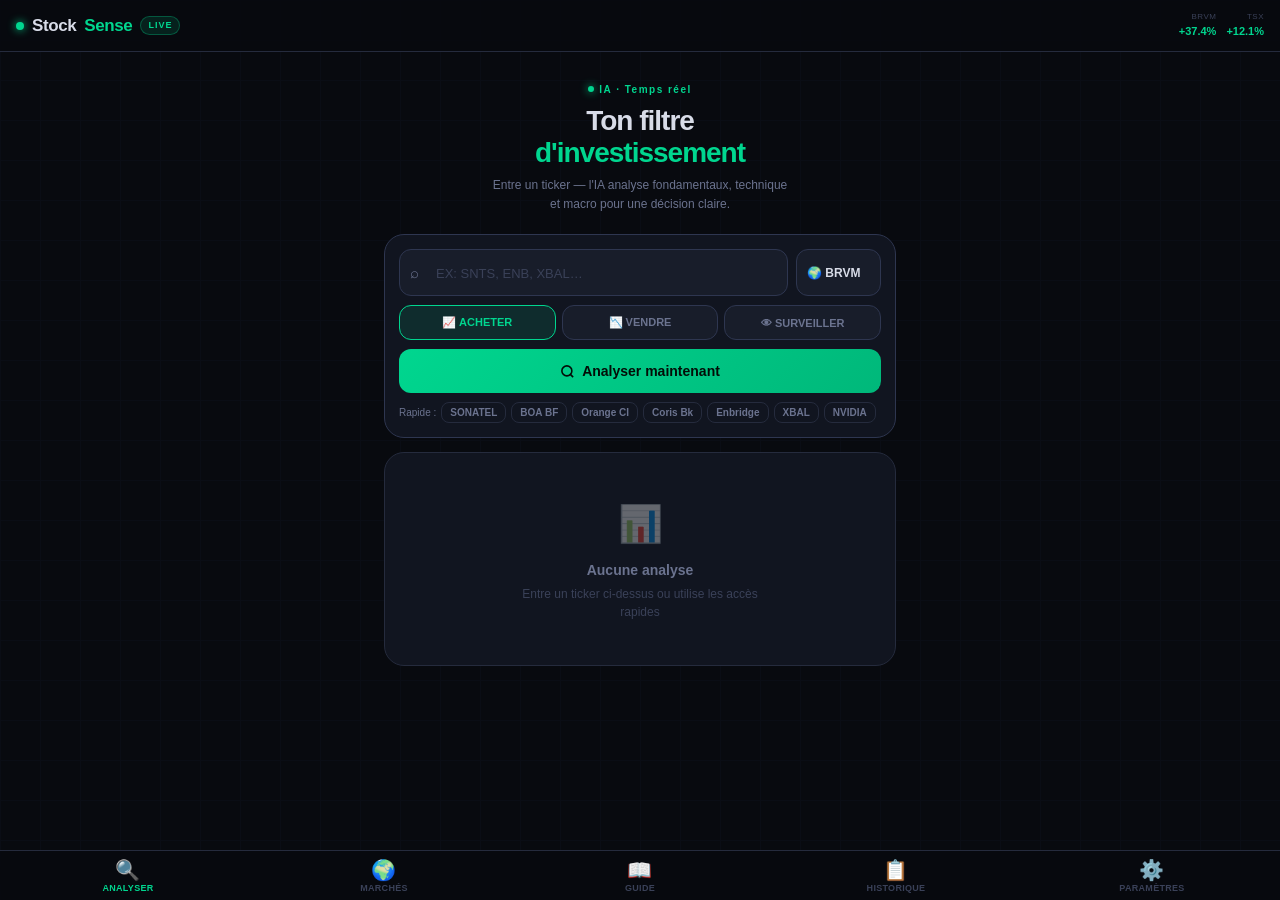
==== index.html @ 4a062cf3 "Add files via upload" ====
<!DOCTYPE html>
<html lang="fr">
<head>
<meta charset="UTF-8">
<meta name="viewport" content="width=device-width,initial-scale=1.0,viewport-fit=cover">
<meta name="apple-mobile-web-app-capable" content="yes">
<meta name="apple-mobile-web-app-status-bar-style" content="black-translucent">
<meta name="apple-mobile-web-app-title" content="StockSense">
<meta name="theme-color" content="#080A0F">
<meta name="description" content="Analyse boursière IA — BRVM, TSX, USA, Europe, Asie, Émergents">
<link rel="manifest" href="manifest.json">
<link rel="apple-touch-icon" href="icons/icon-192.png">
<link rel="stylesheet" href="css/style.css">
<title>StockSense AI</title>
</head>
<body>

<!-- ── TOPBAR ── -->
<div class="topbar">
  <div class="brand">
    <div class="brand-dot"></div>
    Stock<em>Sense</em>
    <span class="live-badge">LIVE</span>
  </div>
  <div style="display:flex;align-items:center;gap:10px">
    <div class="offline-badge" id="offline-b">
      <span>📡</span><span>HORS LIGNE</span>
    </div>
    <div class="mkt-row">
      <div class="mkt-item"><div class="mkt-name">BRVM</div><div class="mkt-val" id="bmv">+37.4%</div></div>
      <div class="mkt-item"><div class="mkt-name">TSX</div><div class="mkt-val" id="tmv">+12.1%</div></div>
    </div>
  </div>
</div>

<!-- ══════════════════════ PAGE : ANALYSER ══════════════════════════ -->
<main>
<div class="page active" id="page-analyze">

  <div class="hero">
    <div class="hero-tag"><div class="brand-dot" style="width:6px;height:6px"></div> IA · Temps réel</div>
    <h1>Ton filtre<br><em>d'investissement</em></h1>
    <p>Entre un ticker — l'IA analyse fondamentaux, technique et macro pour une décision claire.</p>
  </div>

  <!-- SEARCH -->
  <div class="search-card">
    <div class="input-row">
      <div class="input-wrap">
        <span class="search-icon">⌕</span>
        <input id="tickerInput" type="text"
          placeholder="Ex: SNTS, ENB, XBAL…"
          autocomplete="off" autocorrect="off"
          spellcheck="false" autocapitalize="characters"
          inputmode="text">
      </div>
      <select id="marketSelect">
        <option value="BRVM">🌍 BRVM</option>
        <option value="TSX">🍁 TSX</option>
        <option value="AUTO">🔍 Auto</option>
      </select>
    </div>

    <div class="intent-row">
      <button class="intent-btn active-buy" id="ib-buy"   onclick="SS_APP.setIntent('buy')">📈 ACHETER</button>
      <button class="intent-btn"            id="ib-sell"  onclick="SS_APP.setIntent('sell')">📉 VENDRE</button>
      <button class="intent-btn"            id="ib-watch" onclick="SS_APP.setIntent('watch')">👁 SURVEILLER</button>
    </div>

    <button class="analyze-btn" id="analyze-btn" onclick="SS_APP.runAnalysis()">
      <svg width="15" height="15" viewBox="0 0 24 24" fill="none" stroke="currentColor" stroke-width="2.5">
        <circle cx="11" cy="11" r="8"/><path d="M21 21l-4.35-4.35"/>
      </svg>
      Analyser maintenant
    </button>

    <div class="quick-picks">
      <span class="qp-label">Rapide :</span>
      <button class="qp-btn" onclick="SS_APP.quickPick('SNTS','BRVM')">SONATEL</button>
      <button class="qp-btn" onclick="SS_APP.quickPick('BOABF','BRVM')">BOA BF</button>
      <button class="qp-btn" onclick="SS_APP.quickPick('ORAC','BRVM')">Orange CI</button>
      <button class="qp-btn" onclick="SS_APP.quickPick('CBIBF','BRVM')">Coris Bk</button>
      <button class="qp-btn" onclick="SS_APP.quickPick('ENB','TSX')">Enbridge</button>
      <button class="qp-btn" onclick="SS_APP.quickPick('XBAL','TSX')">XBAL</button>
      <button class="qp-btn" onclick="SS_APP.quickPick('NVDA','AUTO')">NVIDIA</button>
    </div>
  </div>

  <!-- LOADING -->
  <div class="loading-state" id="loading-state">
    <div class="loading-ticker" id="loading-ticker">—</div>
    <div style="color:var(--mu);font-size:12px">Analyse IA en cours…</div>
    <div class="loading-bar-wrap"><div class="loading-bar"></div></div>
    <div style="margin-top:12px" id="loading-steps"></div>
  </div>

  <!-- RESULTS -->
  <div id="results-section" style="display:none"></div>

  <!-- EMPTY -->
  <div class="empty-state" id="empty-state">
    <div class="empty-icon">📊</div>
    <div class="empty-title">Aucune analyse</div>
    <div class="empty-text">Entre un ticker ci-dessus ou utilise les accès rapides</div>
  </div>

</div>

<!-- ══════════════════════ PAGE : MARCHÉS ═══════════════════════════ -->
<div class="page" id="page-markets">
  <div class="page-header">
    <div class="page-eyebrow">Top Actions</div>
    <div class="page-title">Marchés mondiaux</div>
    <div class="page-sub">Meilleures opportunités par région — analyse IA</div>
  </div>

  <div class="region-tabs" id="region-tabs">
    <button class="rtab active" id="rt-brvm"      onclick="SS_APP.selectRegion('brvm',this)">
      <span>🌍</span>BRVM<div class="rtab-dot" id="rd-brvm" style="background:#3A4158"></div>
    </button>
    <button class="rtab" id="rt-tsx"       onclick="SS_APP.selectRegion('tsx',this)">
      <span>🍁</span>Canada<div class="rtab-dot" id="rd-tsx" style="background:#3A4158"></div>
    </button>
    <button class="rtab" id="rt-usa"       onclick="SS_APP.selectRegion('usa',this)">
      <span>🇺🇸</span>USA<div class="rtab-dot" id="rd-usa" style="background:#3A4158"></div>
    </button>
    <button class="rtab" id="rt-europe"    onclick="SS_APP.selectRegion('europe',this)">
      <span>🇪🇺</span>Europe<div class="rtab-dot" id="rd-europe" style="background:#3A4158"></div>
    </button>
    <button class="rtab" id="rt-asie"      onclick="SS_APP.selectRegion('asie',this)">
      <span>🌏</span>Asie<div class="rtab-dot" id="rd-asie" style="background:#3A4158"></div>
    </button>
    <button class="rtab" id="rt-emergents" onclick="SS_APP.selectRegion('emergents',this)">
      <span>🌐</span>Émergents<div class="rtab-dot" id="rd-emergents" style="background:#3A4158"></div>
    </button>
  </div>

  <div class="mkt-bar">
    <button class="mkt-refresh-btn" onclick="SS_APP.refreshMarket()">↻ Actualiser</button>
    <span class="mkt-ts" id="mkt-ts">Jamais actualisé</span>
  </div>

  <div id="mkt-body">
    <div class="mkt-loading">
      <div class="mkt-spin"></div>
      <div class="mkt-load-txt">Appuie sur Actualiser ou sélectionne une région</div>
    </div>
  </div>
</div>

<!-- ══════════════════════ PAGE : GUIDE ═════════════════════════════ -->
<div class="page" id="page-guide">
  <div class="page-header">
    <div class="page-eyebrow">Fondamentaux</div>
    <div class="page-title">Guide de lecture</div>
    <div class="page-sub">Comprendre les indicateurs boursiers</div>
  </div>
  <div id="guide-content"></div>
  <div style="height:24px"></div>
</div>

<!-- ══════════════════════ PAGE : HISTORIQUE ════════════════════════ -->
<div class="page" id="page-history">
  <div class="page-header">
    <div style="display:flex;align-items:center;justify-content:space-between">
      <div>
        <div class="page-eyebrow">Historique</div>
        <div class="page-title">Mes analyses</div>
      </div>
      <button class="btn-clear" onclick="SS_APP.clearHistory()" style="padding:7px 13px;border-radius:var(--r-md);border:1px solid var(--bd);background:transparent;color:var(--mu);font-size:11px;font-weight:600">
        Nettoyer
      </button>
    </div>
  </div>
  <div id="history-content"></div>
  <div style="height:24px"></div>
</div>

<!-- ══════════════════════ PAGE : PARAMÈTRES ════════════════════════ -->
<div class="page" id="page-settings">
  <div class="page-header">
    <div class="page-eyebrow">Configuration</div>
    <div class="page-title">Paramètres</div>
    <div class="page-sub">Clé API et préférences</div>
  </div>

  <!-- CLÉ API -->
  <div class="settings-section">
    <div class="settings-title">Clé API Anthropic</div>
    <div style="font-size:12px;color:var(--mu);margin-bottom:12px;line-height:1.6">
      Pour utiliser l'analyse IA, tu as besoin d'une clé API Anthropic.<br>
      Obtiens-la gratuitement sur <b style="color:var(--gr)">console.anthropic.com</b>
    </div>
    <div class="api-key-wrap">
      <input class="api-key-input" id="api-key-input"
        type="password" placeholder="sk-ant-api03-…"
        autocomplete="off" autocorrect="off" spellcheck="false">
      <div class="api-key-actions">
        <button class="btn-save" onclick="SS_APP.saveApiKey()">Sauvegarder</button>
        <button class="btn-clear" onclick="SS_APP.clearApiKey()">Effacer</button>
      </div>
      <div class="api-key-status" id="api-key-status">Non configurée</div>
    </div>
  </div>

  <!-- INFOS -->
  <div class="settings-section">
    <div class="settings-title">Informations</div>
    <div class="settings-row">
      <div><div class="settings-label">Version</div><div class="settings-sub">StockSense AI v1.0</div></div>
    </div>
    <div class="settings-row">
      <div><div class="settings-label">Modèle IA</div><div class="settings-sub">Claude Sonnet 4.6 (Anthropic)</div></div>
    </div>
    <div class="settings-row">
      <div><div class="settings-label">Données</div><div class="settings-sub">BRVM, TSX, NYSE, Euronext, Nikkei, Émergents</div></div>
    </div>
    <div class="settings-row">
      <div><div class="settings-label">Stockage offline</div><div class="settings-sub">IndexedDB (cache local automatique)</div></div>
    </div>
  </div>

  <!-- DONNÉES -->
  <div class="settings-section">
    <div class="settings-title">Données & Cache</div>
    <button class="btn-danger" onclick="SS_APP.clearHistory()">
      🗑 Nettoyer l'historique ancien (+ 30 jours)
    </button>
  </div>

  <!-- AVERTISSEMENT -->
  <div style="background:var(--am2);border:1px solid rgba(255,179,64,.3);border-radius:var(--r-md);padding:13px;margin-bottom:12px">
    <div style="font-size:12px;color:var(--am);font-weight:700;margin-bottom:5px">⚠️ Avertissement</div>
    <div style="font-size:11px;color:var(--mu);line-height:1.65">
      StockSense AI est un outil informatif uniquement. Les analyses générées ne constituent pas des conseils financiers officiels. Toujours effectuer vos propres recherches avant d'investir.
    </div>
  </div>

  <div style="height:24px"></div>
</div>
</main>

<!-- ══════════════════════ MODAL ═════════════════════════════════════ -->
<div class="modal-overlay" id="modal" onclick="SS_UI.closeModalOutside(event)">
  <div class="modal-box">
    <div class="modal-icon" id="m-ico">⚠️</div>
    <div class="modal-title" id="m-title">Une erreur est survenue</div>
    <div class="modal-msg" id="m-msg"></div>
    <div class="modal-hint" id="m-hint" style="display:none"></div>
    <div id="m-btns">
      <button class="mbtn-retry" id="m-retry" onclick="SS_UI.closeModal()">Réessayer</button>
      <button class="mbtn-close" onclick="SS_UI.closeModal()">Fermer</button>
    </div>
  </div>
</div>

<!-- ══════════════════════ BOTTOM NAV ════════════════════════════════ -->
<nav class="bottom-nav">
  <button class="bn active" id="bn-analyze"  onclick="SS_APP.showPage('analyze')">
    <div class="bn-icon">🔍</div>ANALYSER
  </button>
  <button class="bn" id="bn-markets"  onclick="SS_APP.showPage('markets')">
    <div class="bn-icon">🌍</div>MARCHÉS
  </button>
  <button class="bn" id="bn-guide"    onclick="SS_APP.showPage('guide')">
    <div class="bn-icon">📖</div>GUIDE
  </button>
  <button class="bn" id="bn-history"  onclick="SS_APP.showPage('history')">
    <div class="bn-icon">📋</div>HISTORIQUE
  </button>
  <button class="bn" id="bn-settings" onclick="SS_APP.showPage('settings')">
    <div class="bn-icon">⚙️</div>PARAMÈTRES
  </button>
</nav>

<!-- ══════════════════════ SCRIPTS ═══════════════════════════════════ -->
<script src="js/hours.js"></script>
<script src="js/markets.js"></script>
<script src="js/db.js"></script>
<script src="js/api.js"></script>
<script src="js/ui.js"></script>
<script src="js/app.js"></script>

<!-- Mettre à jour les dots statut des régions -->
<script>
(function updateRegionDots(){
  const regions = ['brvm','tsx','usa','europe','asie','emergents'];
  regions.forEach(function(r){
    const el = document.getElementById('rd-' + r);
    if(!el) return;
    const st = window.SS_HOURS && window.SS_HOURS.getMarketStatus(r);
    if(st) el.style.background = st.isOpen ? '#00D68F' : '#FF4D6A';
  });
  setTimeout(updateRegionDots, 60000); // Rafraîchir chaque minute
})();
</script>

</body>
</html>
---- css/style.css ----
/* ── RESET & ROOT ────────────────────────────────────────────────── */
*,*::before,*::after{box-sizing:border-box;margin:0;padding:0;-webkit-tap-highlight-color:transparent}
:root{
  --bg:#080A0F;--s1:#111520;--s2:#181D2A;--bd:#252B3D;--bd2:#2E3650;
  --gr:#00D68F;--gr2:rgba(0,214,143,.12);
  --re:#FF4D6A;--re2:rgba(255,77,106,.12);
  --am:#FFB340;--am2:rgba(255,179,64,.12);
  --bl:#5B8CFF;
  --tx:#D8DCE8;--mu:#6B738F;--di:#3A4158;
  --r-sm:8px;--r-md:12px;--r-lg:16px;--r-xl:20px;
}
html{-webkit-text-size-adjust:100%;scroll-behavior:smooth}
body{
  background:var(--bg);color:var(--tx);
  font-family:-apple-system,'SF Pro Display','Helvetica Neue',sans-serif;
  font-size:15px;line-height:1.5;min-height:100vh;overflow-x:hidden;
  padding-bottom:calc(68px + env(safe-area-inset-bottom));
}
body::before{
  content:'';position:fixed;inset:0;z-index:0;pointer-events:none;
  background-image:linear-gradient(var(--bd) 1px,transparent 1px),
    linear-gradient(90deg,var(--bd) 1px,transparent 1px);
  background-size:40px 40px;opacity:.13;
}
button{cursor:pointer;border:none;background:none;font-family:inherit;-webkit-appearance:none}
input,select{font-family:inherit;-webkit-appearance:none}

/* ── TOPBAR ──────────────────────────────────────────────────────── */
.topbar{
  position:sticky;top:0;z-index:200;
  display:flex;align-items:center;justify-content:space-between;
  padding:0 16px;padding-top:env(safe-area-inset-top);
  height:calc(52px + env(safe-area-inset-top));
  background:rgba(8,10,15,.94);
  backdrop-filter:blur(20px);-webkit-backdrop-filter:blur(20px);
  border-bottom:1px solid var(--bd);
}
.brand{display:flex;align-items:center;gap:8px;font-weight:700;font-size:17px;letter-spacing:-.4px}
.brand em{font-style:normal;color:var(--gr)}
.brand-dot{
  width:8px;height:8px;border-radius:50%;background:var(--gr);
  box-shadow:0 0 8px var(--gr);animation:pdot 2.5s infinite;
}
@keyframes pdot{0%,100%{opacity:1;transform:scale(1)}50%{opacity:.3;transform:scale(.6)}}
.live-badge{
  font-size:9px;font-weight:700;letter-spacing:1px;color:var(--gr);
  background:var(--gr2);border:1px solid rgba(0,214,143,.3);
  padding:2px 7px;border-radius:20px;
}
.mkt-row{display:flex;gap:10px}
.mkt-item{text-align:right}
.mkt-name{font-size:8px;color:var(--di);letter-spacing:.5px}
.mkt-val{font-size:11px;font-weight:700;color:var(--gr);font-variant-numeric:tabular-nums}
.offline-badge{
  display:none;align-items:center;gap:5px;
  background:var(--re2);border:1px solid var(--re);
  color:var(--re);font-size:9px;font-weight:700;
  padding:3px 8px;border-radius:20px;
}

/* ── PAGES ───────────────────────────────────────────────────────── */
main{position:relative;z-index:1;padding:0 14px 16px}
.page{display:none}
.page.active{display:block}
.page-header{padding:20px 0 14px}
.page-eyebrow{font-size:10px;font-weight:700;color:var(--gr);letter-spacing:2px;text-transform:uppercase;margin-bottom:4px}
.page-title{font-size:22px;font-weight:800;color:var(--tx);letter-spacing:-.5px;margin-bottom:2px}
.page-sub{font-size:12px;color:var(--mu)}

/* ── HERO (page analyser) ────────────────────────────────────────── */
.hero{text-align:center;padding:24px 8px 20px}
.hero-tag{display:inline-flex;align-items:center;gap:5px;font-size:10px;font-weight:700;letter-spacing:1.5px;color:var(--gr);margin-bottom:8px}
.hero h1{font-size:clamp(22px,7vw,28px);font-weight:800;letter-spacing:-1px;line-height:1.15;margin-bottom:7px}
.hero h1 em{font-style:normal;color:var(--gr)}
.hero p{color:var(--mu);font-size:12px;line-height:1.6;max-width:300px;margin:0 auto}

/* ── SEARCH CARD ─────────────────────────────────────────────────── */
.search-card{
  background:var(--s1);border:1px solid var(--bd2);
  border-radius:var(--r-xl);padding:14px;margin-bottom:14px;
  transition:border-color .2s;
}
.search-card:focus-within{border-color:rgba(0,214,143,.4)}
.input-row{display:flex;gap:8px;margin-bottom:9px}
.input-wrap{flex:1;position:relative}
.search-icon{position:absolute;left:11px;top:50%;transform:translateY(-50%);color:var(--mu);font-size:15px;pointer-events:none}
#tickerInput{
  width:100%;background:var(--s2);border:1px solid var(--bd2);
  border-radius:var(--r-md);padding:12px 10px 12px 36px;
  color:var(--tx);font-size:18px;font-weight:700;letter-spacing:2px;
  outline:none;text-transform:uppercase;transition:border-color .2s;
}
#tickerInput::placeholder{font-size:13px;letter-spacing:0;font-weight:400;color:var(--di)}
#tickerInput:focus{border-color:var(--gr)}
#marketSelect{
  background:var(--s2);border:1px solid var(--bd2);border-radius:var(--r-md);
  padding:12px 10px;color:var(--tx);font-size:12px;font-weight:700;
  outline:none;min-width:85px;
}
.intent-row{display:grid;grid-template-columns:repeat(3,1fr);gap:6px;margin-bottom:9px}
.intent-btn{
  padding:10px 4px;border-radius:var(--r-md);border:1px solid var(--bd2);
  background:var(--s2);color:var(--mu);font-size:11px;font-weight:700;text-align:center;
  transition:all .15s;
}
.intent-btn.active-buy{background:var(--gr2);border-color:var(--gr);color:var(--gr)}
.intent-btn.active-sell{background:var(--re2);border-color:var(--re);color:var(--re)}
.intent-btn.active-watch{background:var(--am2);border-color:var(--am);color:var(--am)}
.analyze-btn{
  width:100%;padding:14px;background:linear-gradient(135deg,var(--gr),#00b87a);
  border-radius:var(--r-md);color:#030D07;font-size:14px;font-weight:800;
  display:flex;align-items:center;justify-content:center;gap:7px;
  transition:transform .1s,box-shadow .15s;margin-bottom:9px;
}
.analyze-btn:active{transform:scale(.98)}
.analyze-btn:disabled{opacity:.45;cursor:not-allowed;transform:none}
.quick-picks{display:flex;flex-wrap:wrap;gap:5px;align-items:center}
.qp-label{font-size:10px;color:var(--mu)}
.qp-btn{
  font-size:10px;font-weight:600;padding:4px 8px;border-radius:8px;
  border:1px solid var(--bd);background:transparent;color:var(--mu);
  transition:all .15s;
}
.qp-btn:active{border-color:var(--gr);color:var(--gr);background:var(--gr2)}

/* ── LOADING ─────────────────────────────────────────────────────── */
.loading-state{
  display:none;text-align:center;padding:36px 16px;
  background:var(--s1);border:1px solid var(--bd);border-radius:var(--r-xl);margin-bottom:12px;
}
.loading-ticker{font-size:26px;font-weight:700;letter-spacing:4px;color:var(--gr);font-variant-numeric:tabular-nums;margin-bottom:7px}
.loading-bar-wrap{width:220px;height:3px;background:var(--bd);border-radius:10px;margin:10px auto;overflow:hidden}
.loading-bar{height:100%;background:linear-gradient(90deg,var(--gr),var(--bl));border-radius:10px;animation:lba 2s ease-in-out infinite}
@keyframes lba{0%{width:0%;margin-left:0%}50%{width:65%;margin-left:10%}100%{width:0%;margin-left:100%}}
.ls{font-size:11px;color:var(--di);margin-bottom:4px;transition:color .3s}
.ls.active{color:var(--gr)}
.ls.done{color:var(--mu)}

/* ── EMPTY ───────────────────────────────────────────────────────── */
.empty-state{
  text-align:center;padding:44px 16px;
  background:var(--s1);border:1px solid var(--bd);border-radius:var(--r-xl);margin-bottom:12px;
}
.empty-icon{font-size:36px;margin-bottom:9px;opacity:.35}
.empty-title{font-size:14px;font-weight:700;color:var(--mu);margin-bottom:4px}
.empty-text{font-size:12px;color:var(--di);max-width:260px;margin:0 auto}

/* ── VERDICT CARD ────────────────────────────────────────────────── */
.verdict-card{
  border-radius:var(--r-xl);padding:16px;margin-bottom:11px;
  border:1.5px solid transparent;position:relative;overflow:hidden;
}
.verdict-card.buy{background:linear-gradient(135deg,rgba(0,214,143,.08),rgba(0,214,143,.02));border-color:var(--gr)}
.verdict-card.sell{background:linear-gradient(135deg,rgba(255,77,106,.08),rgba(255,77,106,.02));border-color:var(--re)}
.verdict-card.wait{background:linear-gradient(135deg,rgba(255,179,64,.08),rgba(255,179,64,.02));border-color:var(--am)}
.verdict-glow{position:absolute;top:-50px;right:-50px;width:140px;height:140px;border-radius:50%;filter:blur(50px);opacity:.2;pointer-events:none}
.verdict-card.buy .verdict-glow{background:var(--gr)}
.verdict-card.sell .verdict-glow{background:var(--re)}
.verdict-card.wait .verdict-glow{background:var(--am)}
.verdict-top{display:flex;align-items:flex-start;justify-content:space-between;margin-bottom:10px;gap:8px}
.verdict-ticker{font-family:monospace;font-size:20px;font-weight:700;letter-spacing:2px;color:var(--tx)}
.verdict-name{font-size:11px;color:var(--mu);margin-top:2px}
.verdict-right{text-align:right}
.verdict-price{font-family:monospace;font-size:16px;font-weight:600;color:var(--tx)}
.verdict-market{font-size:10px;color:var(--mu);margin-top:2px}
.verdict-badge{
  display:inline-flex;align-items:center;gap:6px;
  padding:8px 13px;border-radius:var(--r-md);border:1px solid;
  font-size:13px;font-weight:800;letter-spacing:.3px;margin-bottom:9px;
}
.verdict-summary{font-size:12px;color:var(--tx);line-height:1.65}
.conf-row{display:flex;align-items:center;gap:9px;margin-top:11px}
.conf-label{font-size:10px;color:var(--mu);font-weight:700;flex-shrink:0}
.conf-bar-wrap{flex:1;height:5px;background:var(--bd);border-radius:10px;overflow:hidden}
.conf-bar{height:100%;border-radius:10px;transition:width 1s ease}
.conf-val{font-size:12px;font-weight:700;font-variant-numeric:tabular-nums;flex-shrink:0}

/* ── SCORES ──────────────────────────────────────────────────────── */
.scores-grid{display:grid;grid-template-columns:repeat(5,1fr);gap:6px;margin-bottom:11px}
.score-card{background:var(--s1);border:1px solid var(--bd);border-radius:var(--r-md);padding:9px 5px;text-align:center}
.score-icon{font-size:14px;margin-bottom:2px}
.score-label{font-size:8px;color:var(--mu);font-weight:700;letter-spacing:.6px;text-transform:uppercase;margin-bottom:5px}
.ring-wrap{position:relative;width:44px;height:44px;margin:0 auto 3px}
.ring-svg{transform:rotate(-90deg)}
.ring-val{position:absolute;inset:0;display:flex;align-items:center;justify-content:center;font-size:11px;font-weight:700;font-variant-numeric:tabular-nums}

/* ── CHART ───────────────────────────────────────────────────────── */
.chart-panel{background:var(--s1);border:1px solid var(--bd);border-radius:var(--r-lg);padding:13px;margin-bottom:11px}
.chart-header{display:flex;align-items:center;justify-content:space-between;margin-bottom:9px}
.chart-title{font-size:10px;font-weight:700;color:var(--mu);letter-spacing:1px;text-transform:uppercase}
.chart-tabs{display:flex;gap:3px}
.ct{font-size:10px;font-weight:700;padding:4px 8px;border-radius:7px;border:1px solid transparent;color:var(--mu);transition:all .15s}
.ct.active{background:var(--gr2);border-color:var(--gr);color:var(--gr)}
#priceChart{width:100%;border-radius:8px;display:block}

/* ── SECTION TABS ────────────────────────────────────────────────── */
.section-tabs{display:flex;gap:6px;margin-bottom:9px}
.stab{flex:1;padding:9px;border-radius:var(--r-md);border:1px solid var(--bd);background:var(--s2);color:var(--mu);font-size:11px;font-weight:700;text-align:center;transition:all .15s}
.stab.active{background:var(--gr2);border-color:var(--gr);color:var(--gr)}

/* ── SECTION PANEL ───────────────────────────────────────────────── */
.section-panel{background:var(--s1);border:1px solid var(--bd);border-radius:var(--r-lg);padding:13px;margin-bottom:11px}
.section-title{font-size:10px;font-weight:700;color:var(--mu);letter-spacing:1.2px;text-transform:uppercase;margin-bottom:9px;display:flex;align-items:center;gap:6px}
.section-title::before{content:'';display:block;width:12px;height:2px;background:var(--gr)}
.ai-label{color:var(--gr)}
.ai-text{font-size:12px;line-height:1.8;color:var(--tx);white-space:pre-line}

/* ── INDICATORS ──────────────────────────────────────────────────── */
.ind-row{display:flex;align-items:center;gap:8px;padding:7px 0;border-bottom:1px solid var(--bd)}
.ind-row:last-child{border-bottom:none}
.ind-name{flex:1;color:var(--mu);font-size:11px}
.ind-val{font-variant-numeric:tabular-nums;font-size:11px;font-weight:600;color:var(--tx)}
.sig{font-size:9px;font-weight:800;padding:2px 7px;border-radius:7px;letter-spacing:.2px;min-width:55px;text-align:center}
.sgb{background:var(--gr2);color:var(--gr);border:1px solid rgba(0,214,143,.3)}
.sgs{background:var(--re2);color:var(--re);border:1px solid rgba(255,77,106,.3)}
.sgn{background:var(--am2);color:var(--am);border:1px solid rgba(255,179,64,.3)}

/* ── FUNDAMENTALS ────────────────────────────────────────────────── */
.fund-row{display:flex;justify-content:space-between;align-items:center;padding:7px 0;border-bottom:1px solid var(--bd)}
.fund-row:last-child{border-bottom:none}
.fund-key{color:var(--mu);font-size:11px}
.fund-val{font-weight:700;font-variant-numeric:tabular-nums;font-size:11px}

/* ── CATALYST / RISK ─────────────────────────────────────────────── */
.cr-grid{display:grid;grid-template-columns:1fr 1fr;gap:8px;margin-bottom:11px}
.cr-panel{background:var(--s1);border:1px solid var(--bd);border-radius:var(--r-lg);padding:12px}
.pill-item{display:flex;align-items:flex-start;gap:5px;font-size:11px;line-height:1.5;color:var(--tx);margin-bottom:5px}
.pill-item:last-child{margin-bottom:0}
.pill-dot{width:5px;height:5px;border-radius:50%;flex-shrink:0;margin-top:5px}

/* ── DECISION BANNER ─────────────────────────────────────────────── */
.decision-banner{
  border-radius:var(--r-lg);padding:14px;margin-bottom:13px;
  display:flex;align-items:center;justify-content:space-between;gap:10px;
  border:1px solid;
}
.decision-banner.buy{background:linear-gradient(135deg,rgba(0,214,143,.12),rgba(0,214,143,.04));border-color:var(--gr)}
.decision-banner.sell{background:linear-gradient(135deg,rgba(255,77,106,.12),rgba(255,77,106,.04));border-color:var(--re)}
.decision-banner.wait{background:linear-gradient(135deg,rgba(255,179,64,.12),rgba(255,179,64,.04));border-color:var(--am)}
.db-left{flex:1}
.db-title{font-size:14px;font-weight:800;letter-spacing:-.3px;color:var(--tx)}
.db-sub{font-size:11px;color:var(--mu);margin-top:1px}
.db-btn{padding:9px 13px;border-radius:9px;font-size:12px;font-weight:800;white-space:nowrap}
.db-btn.buy{background:var(--gr);color:#030D07}
.db-btn.sell{background:var(--re);color:#fff}
.db-btn.wait{background:var(--am);color:#1A0F00}

/* ── MARCHÉS ─────────────────────────────────────────────────────── */
.region-tabs{display:flex;gap:6px;overflow-x:auto;padding-bottom:4px;margin-bottom:13px;-webkit-overflow-scrolling:touch;scrollbar-width:none}
.region-tabs::-webkit-scrollbar{display:none}
.rtab{
  flex-shrink:0;padding:7px 13px;border-radius:20px;
  border:1px solid var(--bd);background:var(--s2);
  color:var(--mu);font-size:11px;font-weight:700;white-space:nowrap;
  display:flex;align-items:center;gap:5px;transition:all .15s;
}
.rtab.active{background:var(--gr2);border-color:var(--gr);color:var(--gr)}
.rtab-dot{width:5px;height:5px;border-radius:50%}
.mkt-bar{display:flex;align-items:center;gap:8px;margin-bottom:13px}
.mkt-refresh-btn{
  display:flex;align-items:center;gap:5px;padding:8px 13px;
  border-radius:var(--r-md);border:1px solid var(--bd);background:var(--s2);
  color:var(--mu);font-size:11px;font-weight:700;transition:all .15s;
}
.mkt-refresh-btn:active{border-color:var(--gr);color:var(--gr)}
.mkt-ts{font-size:10px;color:var(--di);flex:1;text-align:right}
.status-badge{
  display:flex;align-items:center;gap:8px;border:1px solid;border-radius:var(--r-md);
  padding:9px 12px;margin-bottom:12px;cursor:pointer;
}
.status-dot{width:8px;height:8px;border-radius:50%;flex-shrink:0}
.reg-summary{background:var(--s2);border:1px solid var(--bd);border-radius:var(--r-md);padding:11px 13px;margin-bottom:12px;font-size:12px;color:var(--mu);line-height:1.6}
.reg-summary b{color:var(--tx)}
.mkt-counters{display:grid;grid-template-columns:repeat(3,1fr);gap:6px;margin-bottom:13px}
.mkt-counter{border:1px solid;border-radius:var(--r-md);padding:10px;text-align:center}
.mkt-loading{text-align:center;padding:44px 16px}
.mkt-spin{width:30px;height:30px;border:3px solid var(--bd);border-top-color:var(--gr);border-radius:50%;animation:spin .8s linear infinite;margin:0 auto 12px}
@keyframes spin{to{transform:rotate(360deg)}}
.mkt-load-txt{font-size:12px;color:var(--mu)}
.stock-card{
  background:var(--s1);border:1px solid var(--bd);border-left:3px solid;
  border-radius:var(--r-lg);padding:13px;margin-bottom:9px;cursor:pointer;
  transition:border-color .15s;
}
.stock-card:active{opacity:.85}
.stock-row1{display:flex;justify-content:space-between;align-items:flex-start;margin-bottom:6px}
.stock-left{display:flex;align-items:center;gap:9px}
.rank-badge{width:20px;height:20px;border-radius:50%;background:var(--s2);border:1px solid var(--bd);display:flex;align-items:center;justify-content:center;font-size:9px;font-weight:800;color:var(--mu);flex-shrink:0}
.stock-ticker{font-family:monospace;font-size:14px;font-weight:700;letter-spacing:1px;color:var(--tx)}
.stock-name{font-size:10px;color:var(--mu);margin-top:1px}
.stock-right{text-align:right}
.stock-price{font-family:monospace;font-size:14px;font-weight:700;color:var(--tx)}
.stock-change{font-size:10px;font-weight:700;margin-top:2px}
.stock-row2{display:flex;align-items:center;justify-content:space-between;margin-bottom:5px}
.stock-sector{font-size:10px;color:var(--di);background:var(--s2);padding:2px 7px;border-radius:6px}
.stock-meta{display:flex;gap:8px;font-size:10px;color:var(--mu)}
.stock-meta b{color:var(--tx);font-weight:700}
.sig-badge{font-size:9px;font-weight:800;padding:2px 8px;border-radius:6px;border:1px solid;letter-spacing:.3px}
.stock-why{font-size:11px;color:var(--mu);line-height:1.55;padding-top:7px;border-top:1px solid var(--bd)}
.mkt-hint{text-align:center;font-size:10px;color:var(--di);padding:10px 0}
.error-banner{background:var(--re2);border:1px solid var(--re);border-radius:var(--r-md);padding:10px 13px;margin-bottom:11px;font-size:12px;color:var(--re);display:flex;align-items:center;justify-content:space-between;gap:10px}
.error-banner button{background:var(--re);color:#fff;padding:5px 12px;border-radius:6px;font-size:11px;font-weight:700}

/* ── GUIDE ───────────────────────────────────────────────────────── */
.guide-card{background:var(--s1);border:1px solid var(--bd);border-radius:var(--r-lg);margin-bottom:9px;overflow:hidden}
.guide-header{display:flex;align-items:center;gap:10px;padding:13px;cursor:pointer}
.guide-icon{width:36px;height:36px;border-radius:var(--r-sm);border:1px solid;display:flex;align-items:center;justify-content:center;font-size:11px;font-weight:800;flex-shrink:0}
.guide-title{flex:1;font-size:13px;font-weight:700;color:var(--tx)}
.guide-chevron{font-size:18px;color:var(--mu);transition:transform .2s}
.guide-body{display:none;font-size:12px;line-height:1.8;color:var(--mu);padding:0 13px 13px;border-top:1px solid var(--bd);padding-top:11px}
.guide-body.show{display:block}

/* ── HISTORIQUE ──────────────────────────────────────────────────── */
.hist-card{background:var(--s1);border:1px solid var(--bd);border-radius:var(--r-lg);padding:13px;margin-bottom:9px;cursor:pointer;transition:border-color .15s}
.hist-card:active{border-color:var(--gr)}
.hist-top{display:flex;justify-content:space-between;align-items:flex-start;margin-bottom:5px}

/* ── PARAMÈTRES ──────────────────────────────────────────────────── */
.settings-section{background:var(--s1);border:1px solid var(--bd);border-radius:var(--r-lg);padding:14px;margin-bottom:12px}
.settings-title{font-size:11px;font-weight:700;color:var(--mu);letter-spacing:1px;text-transform:uppercase;margin-bottom:12px}
.settings-row{display:flex;align-items:center;justify-content:space-between;padding:8px 0;border-bottom:1px solid var(--bd)}
.settings-row:last-child{border-bottom:none}
.settings-label{font-size:13px;color:var(--tx);font-weight:600}
.settings-sub{font-size:11px;color:var(--mu);margin-top:2px}
.api-key-wrap{margin-top:10px}
.api-key-input{
  width:100%;background:var(--s2);border:1px solid var(--bd2);
  border-radius:var(--r-md);padding:11px 13px;color:var(--tx);
  font-size:12px;font-family:monospace;outline:none;transition:border-color .2s;
  margin-bottom:8px;
}
.api-key-input:focus{border-color:var(--gr)}
.api-key-actions{display:flex;gap:8px}
.btn-save{flex:1;padding:10px;border-radius:var(--r-md);background:var(--gr);color:#030D07;font-size:12px;font-weight:800}
.btn-clear{padding:10px 16px;border-radius:var(--r-md);border:1px solid var(--bd2);background:transparent;color:var(--mu);font-size:12px;font-weight:700}
.api-key-status{font-size:11px;color:var(--re);margin-top:6px}
.btn-danger{width:100%;padding:11px;border-radius:var(--r-md);border:1px solid rgba(255,77,106,.3);background:var(--re2);color:var(--re);font-size:13px;font-weight:700}

/* ── MODAL ───────────────────────────────────────────────────────── */
.modal-overlay{
  display:none;position:fixed;inset:0;z-index:9999;
  background:rgba(0,0,0,.72);backdrop-filter:blur(8px);-webkit-backdrop-filter:blur(8px);
  align-items:flex-end;justify-content:center;padding-bottom:env(safe-area-inset-bottom);
}
.modal-overlay.show{display:flex;animation:mfade .2s ease}
@keyframes mfade{from{opacity:0}to{opacity:1}}
.modal-box{
  width:100%;max-width:480px;background:var(--s1);border:1px solid var(--bd2);
  border-radius:24px 24px 0 0;padding:24px 20px calc(20px + env(safe-area-inset-bottom));
  animation:mslide .25s cubic-bezier(.32,0,.15,1);
}
@keyframes mslide{from{transform:translateY(100%)}to{transform:translateY(0)}}
.modal-icon{font-size:40px;text-align:center;margin-bottom:12px}
.modal-title{font-size:18px;font-weight:800;text-align:center;margin-bottom:6px;color:var(--tx)}
.modal-msg{font-size:13px;color:var(--mu);line-height:1.65;text-align:center;margin-bottom:16px}
.modal-hint{background:var(--s2);border:1px solid var(--bd);border-radius:var(--r-md);padding:12px 14px;margin-bottom:16px;font-size:12px;color:var(--tx);line-height:1.7}
.modal-hint b{color:var(--am)}
#m-btns{display:flex;flex-direction:column;gap:8px}
.mbtn-retry{width:100%;padding:14px;border-radius:var(--r-md);background:linear-gradient(135deg,var(--gr),#00b87a);color:#030D07;font-size:14px;font-weight:800}
.mbtn-close{width:100%;padding:13px;border-radius:var(--r-md);border:1px solid var(--bd2);background:transparent;color:var(--mu);font-size:14px;font-weight:600}
.mbtn-extra{width:100%;padding:13px;border-radius:var(--r-md);border:1px solid var(--am);background:transparent;color:var(--am);font-size:13px;font-weight:700}

/* ── TOAST ───────────────────────────────────────────────────────── */
.toast{
  position:fixed;top:calc(60px + env(safe-area-inset-top));left:50%;
  transform:translateX(-50%) translateY(-80px);z-index:8000;
  background:var(--s2);border:1px solid var(--bd2);border-radius:20px;
  padding:9px 18px;font-size:12px;font-weight:600;color:var(--tx);
  white-space:nowrap;box-shadow:0 8px 24px rgba(0,0,0,.4);
  transition:transform .35s cubic-bezier(.32,0,.15,1);
}
.toast.show{transform:translateX(-50%) translateY(0)}

/* ── BOTTOM NAV ──────────────────────────────────────────────────── */
.bottom-nav{
  position:fixed;bottom:0;left:0;right:0;z-index:300;display:flex;
  background:rgba(8,10,15,.95);border-top:1px solid var(--bd);
  padding-bottom:env(safe-area-inset-bottom);
  backdrop-filter:blur(20px);-webkit-backdrop-filter:blur(20px);
}
.bn{
  flex:1;display:flex;flex-direction:column;align-items:center;
  padding:9px 4px 7px;gap:3px;color:var(--di);font-size:9px;font-weight:700;
  letter-spacing:.3px;transition:color .15s;
}
.bn.active{color:var(--gr)}
.bn-icon{font-size:20px;line-height:1}

/* ── RESPONSIVE ──────────────────────────────────────────────────── */
@media(max-width:380px){
  .scores-grid{grid-template-columns:repeat(3,1fr)}
  .cr-grid{grid-template-columns:1fr}
}
@media(min-width:600px){
  main{max-width:540px;margin:0 auto}
}
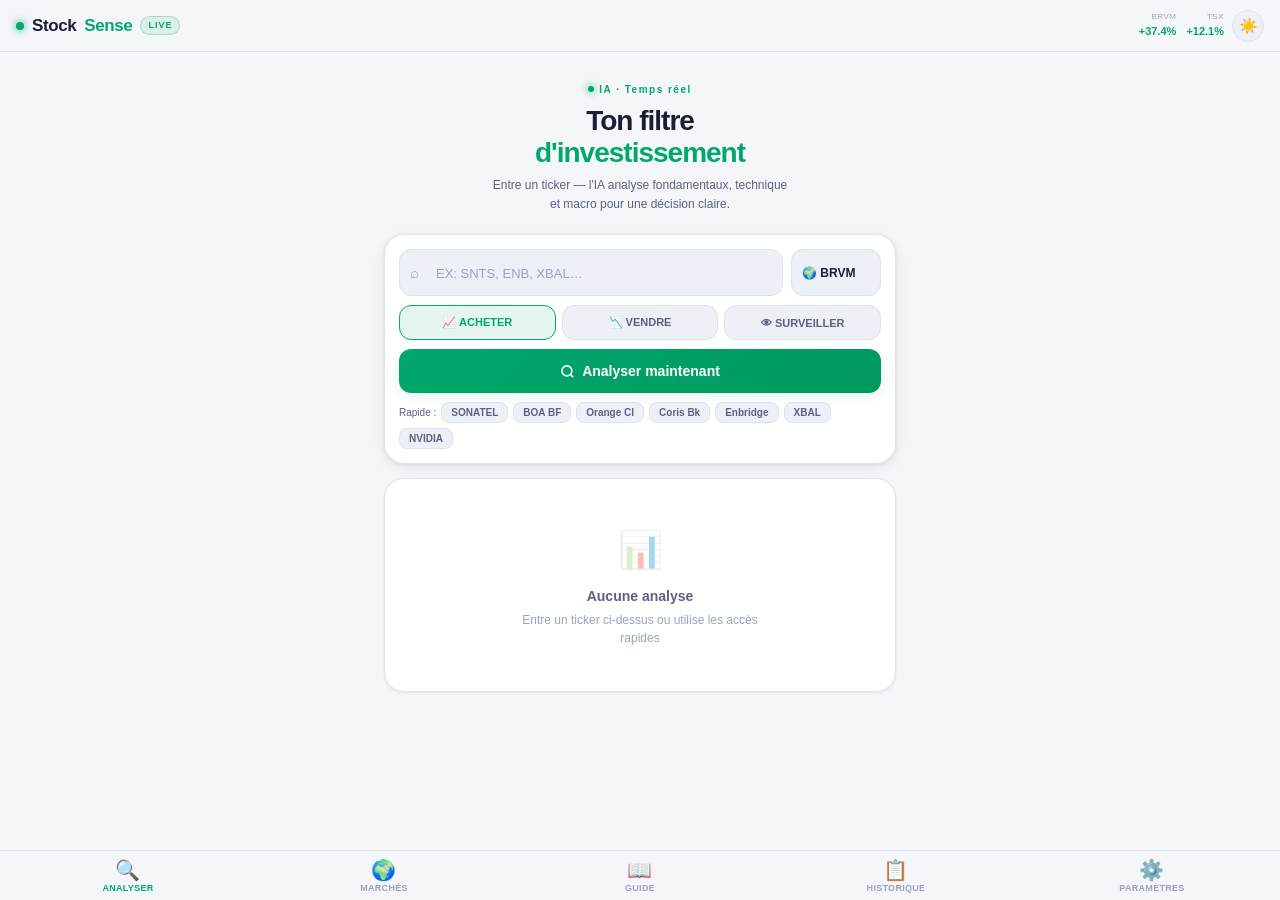
==== commit a53c33a4: "Add files via upload" ====
--- a/index.html
+++ b/index.html
@@ -4,9 +4,9 @@
 <meta charset="UTF-8">
 <meta name="viewport" content="width=device-width,initial-scale=1.0,viewport-fit=cover">
 <meta name="apple-mobile-web-app-capable" content="yes">
-<meta name="apple-mobile-web-app-status-bar-style" content="black-translucent">
+<meta name="apple-mobile-web-app-status-bar-style" content="default">
 <meta name="apple-mobile-web-app-title" content="StockSense">
-<meta name="theme-color" content="#080A0F">
+<meta name="theme-color" content="#F4F6FA" id="theme-color-meta">
 <meta name="description" content="Analyse boursière IA — BRVM, TSX, USA, Europe, Asie, Émergents">
 <link rel="manifest" href="manifest.json">
 <link rel="apple-touch-icon" href="icons/icon-192.png">
@@ -15,44 +15,40 @@
 </head>
 <body>
 
-<!-- ── TOPBAR ── -->
+<!-- TOPBAR -->
 <div class="topbar">
   <div class="brand">
     <div class="brand-dot"></div>
     Stock<em>Sense</em>
     <span class="live-badge">LIVE</span>
   </div>
-  <div style="display:flex;align-items:center;gap:10px">
-    <div class="offline-badge" id="offline-b">
-      <span>📡</span><span>HORS LIGNE</span>
-    </div>
+  <div class="topbar-actions">
+    <div class="offline-badge" id="offline-b">📡 HORS LIGNE</div>
     <div class="mkt-row">
       <div class="mkt-item"><div class="mkt-name">BRVM</div><div class="mkt-val" id="bmv">+37.4%</div></div>
       <div class="mkt-item"><div class="mkt-name">TSX</div><div class="mkt-val" id="tmv">+12.1%</div></div>
     </div>
-  </div>
-</div>
-
-<!-- ══════════════════════ PAGE : ANALYSER ══════════════════════════ -->
+    <button class="theme-toggle" id="theme-btn" onclick="SS_APP.toggleTheme()" title="Changer de thème">☀️</button>
+  </div>
+</div>
+
 <main>
+
+<!-- PAGE ANALYSER -->
 <div class="page active" id="page-analyze">
-
   <div class="hero">
     <div class="hero-tag"><div class="brand-dot" style="width:6px;height:6px"></div> IA · Temps réel</div>
     <h1>Ton filtre<br><em>d'investissement</em></h1>
     <p>Entre un ticker — l'IA analyse fondamentaux, technique et macro pour une décision claire.</p>
   </div>
 
-  <!-- SEARCH -->
   <div class="search-card">
     <div class="input-row">
       <div class="input-wrap">
         <span class="search-icon">⌕</span>
-        <input id="tickerInput" type="text"
-          placeholder="Ex: SNTS, ENB, XBAL…"
-          autocomplete="off" autocorrect="off"
-          spellcheck="false" autocapitalize="characters"
-          inputmode="text">
+        <input id="tickerInput" type="text" placeholder="Ex: SNTS, ENB, XBAL…"
+          autocomplete="off" autocorrect="off" spellcheck="false"
+          autocapitalize="characters" inputmode="text">
       </div>
       <select id="marketSelect">
         <option value="BRVM">🌍 BRVM</option>
@@ -60,20 +56,17 @@
         <option value="AUTO">🔍 Auto</option>
       </select>
     </div>
-
     <div class="intent-row">
       <button class="intent-btn active-buy" id="ib-buy"   onclick="SS_APP.setIntent('buy')">📈 ACHETER</button>
       <button class="intent-btn"            id="ib-sell"  onclick="SS_APP.setIntent('sell')">📉 VENDRE</button>
       <button class="intent-btn"            id="ib-watch" onclick="SS_APP.setIntent('watch')">👁 SURVEILLER</button>
     </div>
-
     <button class="analyze-btn" id="analyze-btn" onclick="SS_APP.runAnalysis()">
       <svg width="15" height="15" viewBox="0 0 24 24" fill="none" stroke="currentColor" stroke-width="2.5">
         <circle cx="11" cy="11" r="8"/><path d="M21 21l-4.35-4.35"/>
       </svg>
       Analyser maintenant
     </button>
-
     <div class="quick-picks">
       <span class="qp-label">Rapide :</span>
       <button class="qp-btn" onclick="SS_APP.quickPick('SNTS','BRVM')">SONATEL</button>
@@ -86,69 +79,62 @@
     </div>
   </div>
 
-  <!-- LOADING -->
   <div class="loading-state" id="loading-state">
     <div class="loading-ticker" id="loading-ticker">—</div>
-    <div style="color:var(--mu);font-size:12px">Analyse IA en cours…</div>
+    <div style="color:var(--mu);font-size:12px" id="loading-provider-label">Analyse IA en cours…</div>
     <div class="loading-bar-wrap"><div class="loading-bar"></div></div>
     <div style="margin-top:12px" id="loading-steps"></div>
   </div>
 
-  <!-- RESULTS -->
   <div id="results-section" style="display:none"></div>
 
-  <!-- EMPTY -->
   <div class="empty-state" id="empty-state">
     <div class="empty-icon">📊</div>
     <div class="empty-title">Aucune analyse</div>
     <div class="empty-text">Entre un ticker ci-dessus ou utilise les accès rapides</div>
   </div>
-
-</div>
-
-<!-- ══════════════════════ PAGE : MARCHÉS ═══════════════════════════ -->
+</div>
+
+<!-- PAGE MARCHÉS -->
 <div class="page" id="page-markets">
   <div class="page-header">
     <div class="page-eyebrow">Top Actions</div>
     <div class="page-title">Marchés mondiaux</div>
     <div class="page-sub">Meilleures opportunités par région — analyse IA</div>
   </div>
-
-  <div class="region-tabs" id="region-tabs">
-    <button class="rtab active" id="rt-brvm"      onclick="SS_APP.selectRegion('brvm',this)">
-      <span>🌍</span>BRVM<div class="rtab-dot" id="rd-brvm" style="background:#3A4158"></div>
-    </button>
-    <button class="rtab" id="rt-tsx"       onclick="SS_APP.selectRegion('tsx',this)">
-      <span>🍁</span>Canada<div class="rtab-dot" id="rd-tsx" style="background:#3A4158"></div>
-    </button>
-    <button class="rtab" id="rt-usa"       onclick="SS_APP.selectRegion('usa',this)">
-      <span>🇺🇸</span>USA<div class="rtab-dot" id="rd-usa" style="background:#3A4158"></div>
-    </button>
-    <button class="rtab" id="rt-europe"    onclick="SS_APP.selectRegion('europe',this)">
-      <span>🇪🇺</span>Europe<div class="rtab-dot" id="rd-europe" style="background:#3A4158"></div>
-    </button>
-    <button class="rtab" id="rt-asie"      onclick="SS_APP.selectRegion('asie',this)">
-      <span>🌏</span>Asie<div class="rtab-dot" id="rd-asie" style="background:#3A4158"></div>
-    </button>
-    <button class="rtab" id="rt-emergents" onclick="SS_APP.selectRegion('emergents',this)">
-      <span>🌐</span>Émergents<div class="rtab-dot" id="rd-emergents" style="background:#3A4158"></div>
-    </button>
-  </div>
-
+  <div class="region-tabs">
+    <button class="rtab active" onclick="SS_APP.selectRegion('brvm',this)">
+      🌍 BRVM<div class="rtab-dot" id="rd-brvm" style="background:#9BA3BC"></div>
+    </button>
+    <button class="rtab" onclick="SS_APP.selectRegion('tsx',this)">
+      🍁 Canada<div class="rtab-dot" id="rd-tsx" style="background:#9BA3BC"></div>
+    </button>
+    <button class="rtab" onclick="SS_APP.selectRegion('usa',this)">
+      🇺🇸 USA<div class="rtab-dot" id="rd-usa" style="background:#9BA3BC"></div>
+    </button>
+    <button class="rtab" onclick="SS_APP.selectRegion('europe',this)">
+      🇪🇺 Europe<div class="rtab-dot" id="rd-europe" style="background:#9BA3BC"></div>
+    </button>
+    <button class="rtab" onclick="SS_APP.selectRegion('asie',this)">
+      🌏 Asie<div class="rtab-dot" id="rd-asie" style="background:#9BA3BC"></div>
+    </button>
+    <button class="rtab" onclick="SS_APP.selectRegion('emergents',this)">
+      🌐 Émergents<div class="rtab-dot" id="rd-emergents" style="background:#9BA3BC"></div>
+    </button>
+  </div>
   <div class="mkt-bar">
     <button class="mkt-refresh-btn" onclick="SS_APP.refreshMarket()">↻ Actualiser</button>
     <span class="mkt-ts" id="mkt-ts">Jamais actualisé</span>
   </div>
-
   <div id="mkt-body">
     <div class="mkt-loading">
       <div class="mkt-spin"></div>
-      <div class="mkt-load-txt">Appuie sur Actualiser ou sélectionne une région</div>
-    </div>
-  </div>
-</div>
-
-<!-- ══════════════════════ PAGE : GUIDE ═════════════════════════════ -->
+      <div class="mkt-load-txt">Sélectionne une région pour commencer</div>
+    </div>
+  </div>
+</div>
+
+<!-- PAGE GUIDE -->
 <div class="page" id="page-guide">
   <div class="page-header">
     <div class="page-eyebrow">Fondamentaux</div>
@@ -159,7 +145,7 @@
   <div style="height:24px"></div>
 </div>
 
-<!-- ══════════════════════ PAGE : HISTORIQUE ════════════════════════ -->
+<!-- PAGE HISTORIQUE -->
 <div class="page" id="page-history">
   <div class="page-header">
     <div style="display:flex;align-items:center;justify-content:space-between">
@@ -167,56 +153,127 @@
         <div class="page-eyebrow">Historique</div>
         <div class="page-title">Mes analyses</div>
       </div>
-      <button class="btn-clear" onclick="SS_APP.clearHistory()" style="padding:7px 13px;border-radius:var(--r-md);border:1px solid var(--bd);background:transparent;color:var(--mu);font-size:11px;font-weight:600">
-        Nettoyer
-      </button>
+      <button onclick="SS_APP.clearHistory()" style="padding:7px 13px;border-radius:var(--r-md);border:1px solid var(--bd);background:transparent;color:var(--mu);font-size:11px;font-weight:600;cursor:pointer">Nettoyer</button>
     </div>
   </div>
   <div id="history-content"></div>
   <div style="height:24px"></div>
 </div>
 
-<!-- ══════════════════════ PAGE : PARAMÈTRES ════════════════════════ -->
+<!-- PAGE PARAMÈTRES -->
 <div class="page" id="page-settings">
   <div class="page-header">
     <div class="page-eyebrow">Configuration</div>
     <div class="page-title">Paramètres</div>
-    <div class="page-sub">Clé API et préférences</div>
-  </div>
-
-  <!-- CLÉ API -->
+    <div class="page-sub">Fournisseur IA, clé API et préférences</div>
+  </div>
+
+  <!-- THÈME -->
   <div class="settings-section">
-    <div class="settings-title">Clé API Anthropic</div>
+    <div class="settings-title">Apparence</div>
+    <div class="theme-toggle-row">
+      <div>
+        <div class="settings-label">Thème sombre</div>
+        <div class="settings-sub">Basculer entre clair et sombre</div>
+      </div>
+      <div class="toggle-switch" id="theme-toggle" onclick="SS_APP.toggleTheme()">
+        <div class="toggle-knob"></div>
+      </div>
+    </div>
+  </div>
+
+  <!-- FOURNISSEUR IA -->
+  <div class="settings-section">
+    <div class="settings-title">Fournisseur IA</div>
     <div style="font-size:12px;color:var(--mu);margin-bottom:12px;line-height:1.6">
-      Pour utiliser l'analyse IA, tu as besoin d'une clé API Anthropic.<br>
-      Obtiens-la gratuitement sur <b style="color:var(--gr)">console.anthropic.com</b>
-    </div>
-    <div class="api-key-wrap">
-      <input class="api-key-input" id="api-key-input"
-        type="password" placeholder="sk-ant-api03-…"
-        autocomplete="off" autocorrect="off" spellcheck="false">
-      <div class="api-key-actions">
-        <button class="btn-save" onclick="SS_APP.saveApiKey()">Sauvegarder</button>
-        <button class="btn-clear" onclick="SS_APP.clearApiKey()">Effacer</button>
-      </div>
-      <div class="api-key-status" id="api-key-status">Non configurée</div>
-    </div>
+      Choisis le modèle IA pour tes analyses. Chaque fournisseur a sa propre clé API.
+    </div>
+    <div class="provider-grid" id="provider-grid">
+      <div class="provider-card selected" data-provider="claude" onclick="SS_APP.selectProvider('claude')">
+        <div class="prov-logo">🤖</div>
+        <div class="prov-name">Claude</div>
+        <div class="prov-model">Sonnet 4.6</div>
+        <div class="prov-badge paid">Payant</div>
+      </div>
+      <div class="provider-card" data-provider="mistral" onclick="SS_APP.selectProvider('mistral')">
+        <div class="prov-logo">🌊</div>
+        <div class="prov-name">Mistral AI</div>
+        <div class="prov-model">Small Latest</div>
+        <div class="prov-badge free-tier">1 mois gratuit</div>
+      </div>
+      <div class="provider-card" data-provider="deepseek" onclick="SS_APP.selectProvider('deepseek')">
+        <div class="prov-logo">🔭</div>
+        <div class="prov-name">DeepSeek</div>
+        <div class="prov-model">DeepSeek Chat</div>
+        <div class="prov-badge paid">Très économique</div>
+      </div>
+      <div class="provider-card" data-provider="openrouter" onclick="SS_APP.selectProvider('openrouter')">
+        <div class="prov-logo">🛤️</div>
+        <div class="prov-name">OpenRouter</div>
+        <div class="prov-model">Mistral 7B Free</div>
+        <div class="prov-badge free">100% Gratuit</div>
+      </div>
+    </div>
+
+    <!-- CHAMPS CLÉ API PAR PROVIDER -->
+    <div class="api-fields">
+      <div class="api-field-wrap visible" id="field-claude">
+        <div class="api-field-label">
+          Clé API Anthropic
+          <a href="https://console.anthropic.com" target="_blank">→ Obtenir une clé</a>
+        </div>
+        <input class="api-key-input" id="key-claude" type="password"
+          placeholder="sk-ant-api03-…" autocomplete="off" autocorrect="off" spellcheck="false">
+      </div>
+      <div class="api-field-wrap" id="field-mistral">
+        <div class="api-field-label">
+          Clé API Mistral AI
+          <a href="https://console.mistral.ai" target="_blank">→ Obtenir une clé</a>
+        </div>
+        <input class="api-key-input" id="key-mistral" type="password"
+          placeholder="Clé Mistral AI…" autocomplete="off" autocorrect="off" spellcheck="false">
+      </div>
+      <div class="api-field-wrap" id="field-deepseek">
+        <div class="api-field-label">
+          Clé API DeepSeek
+          <a href="https://platform.deepseek.com" target="_blank">→ Obtenir une clé</a>
+        </div>
+        <input class="api-key-input" id="key-deepseek" type="password"
+          placeholder="sk-…" autocomplete="off" autocorrect="off" spellcheck="false">
+      </div>
+      <div class="api-field-wrap" id="field-openrouter">
+        <div class="api-field-label">
+          Clé API OpenRouter
+          <a href="https://openrouter.ai/keys" target="_blank">→ Obtenir une clé gratuite</a>
+        </div>
+        <input class="api-key-input" id="key-openrouter" type="password"
+          placeholder="sk-or-…" autocomplete="off" autocorrect="off" spellcheck="false">
+        <div style="font-size:11px;color:var(--gr);margin-top:5px">
+          ✓ OpenRouter offre un accès gratuit à Mistral 7B sans carte bancaire.
+        </div>
+      </div>
+    </div>
+    <div class="api-key-actions" style="margin-top:10px">
+      <button class="btn-save" onclick="SS_APP.saveApiKey()">Sauvegarder</button>
+      <button class="btn-clear" onclick="SS_APP.clearApiKey()">Effacer</button>
+    </div>
+    <div class="api-key-status" id="api-key-status">Non configurée</div>
   </div>
 
   <!-- INFOS -->
   <div class="settings-section">
     <div class="settings-title">Informations</div>
     <div class="settings-row">
-      <div><div class="settings-label">Version</div><div class="settings-sub">StockSense AI v1.0</div></div>
+      <div><div class="settings-label">Version</div><div class="settings-sub">StockSense AI v2.0</div></div>
     </div>
     <div class="settings-row">
-      <div><div class="settings-label">Modèle IA</div><div class="settings-sub">Claude Sonnet 4.6 (Anthropic)</div></div>
+      <div><div class="settings-label">Fournisseur actif</div><div class="settings-sub" id="active-provider-label">Claude (Anthropic)</div></div>
     </div>
     <div class="settings-row">
       <div><div class="settings-label">Données</div><div class="settings-sub">BRVM, TSX, NYSE, Euronext, Nikkei, Émergents</div></div>
     </div>
     <div class="settings-row">
-      <div><div class="settings-label">Stockage offline</div><div class="settings-sub">IndexedDB (cache local automatique)</div></div>
+      <div><div class="settings-label">Cache offline</div><div class="settings-sub">IndexedDB automatique</div></div>
     </div>
   </div>
 
@@ -228,19 +285,18 @@
     </button>
   </div>
 
-  <!-- AVERTISSEMENT -->
-  <div style="background:var(--am2);border:1px solid rgba(255,179,64,.3);border-radius:var(--r-md);padding:13px;margin-bottom:12px">
+  <div style="background:var(--am2);border:1px solid rgba(212,134,10,.3);border-radius:var(--r-md);padding:13px;margin-bottom:12px">
     <div style="font-size:12px;color:var(--am);font-weight:700;margin-bottom:5px">⚠️ Avertissement</div>
     <div style="font-size:11px;color:var(--mu);line-height:1.65">
-      StockSense AI est un outil informatif uniquement. Les analyses générées ne constituent pas des conseils financiers officiels. Toujours effectuer vos propres recherches avant d'investir.
-    </div>
-  </div>
-
+      StockSense AI est un outil informatif uniquement. Les analyses ne constituent pas des conseils financiers officiels. Effectuez toujours vos propres recherches avant d'investir.
+    </div>
+  </div>
   <div style="height:24px"></div>
 </div>
+
 </main>
 
-<!-- ══════════════════════ MODAL ═════════════════════════════════════ -->
+<!-- MODAL -->
 <div class="modal-overlay" id="modal" onclick="SS_UI.closeModalOutside(event)">
   <div class="modal-box">
     <div class="modal-icon" id="m-ico">⚠️</div>
@@ -254,26 +310,16 @@
   </div>
 </div>
 
-<!-- ══════════════════════ BOTTOM NAV ════════════════════════════════ -->
+<!-- BOTTOM NAV -->
 <nav class="bottom-nav">
-  <button class="bn active" id="bn-analyze"  onclick="SS_APP.showPage('analyze')">
-    <div class="bn-icon">🔍</div>ANALYSER
-  </button>
-  <button class="bn" id="bn-markets"  onclick="SS_APP.showPage('markets')">
-    <div class="bn-icon">🌍</div>MARCHÉS
-  </button>
-  <button class="bn" id="bn-guide"    onclick="SS_APP.showPage('guide')">
-    <div class="bn-icon">📖</div>GUIDE
-  </button>
-  <button class="bn" id="bn-history"  onclick="SS_APP.showPage('history')">
-    <div class="bn-icon">📋</div>HISTORIQUE
-  </button>
-  <button class="bn" id="bn-settings" onclick="SS_APP.showPage('settings')">
-    <div class="bn-icon">⚙️</div>PARAMÈTRES
-  </button>
+  <button class="bn active" id="bn-analyze"  onclick="SS_APP.showPage('analyze')"><div class="bn-icon">🔍</div>ANALYSER</button>
+  <button class="bn"        id="bn-markets"  onclick="SS_APP.showPage('markets')"><div class="bn-icon">🌍</div>MARCHÉS</button>
+  <button class="bn"        id="bn-guide"    onclick="SS_APP.showPage('guide')"><div class="bn-icon">📖</div>GUIDE</button>
+  <button class="bn"        id="bn-history"  onclick="SS_APP.showPage('history')"><div class="bn-icon">📋</div>HISTORIQUE</button>
+  <button class="bn"        id="bn-settings" onclick="SS_APP.showPage('settings')"><div class="bn-icon">⚙️</div>PARAMÈTRES</button>
 </nav>
 
-<!-- ══════════════════════ SCRIPTS ═══════════════════════════════════ -->
+<!-- SCRIPTS -->
 <script src="js/hours.js"></script>
 <script src="js/markets.js"></script>
 <script src="js/db.js"></script>
@@ -281,17 +327,15 @@
 <script src="js/ui.js"></script>
 <script src="js/app.js"></script>
 
-<!-- Mettre à jour les dots statut des régions -->
 <script>
-(function updateRegionDots(){
-  const regions = ['brvm','tsx','usa','europe','asie','emergents'];
-  regions.forEach(function(r){
-    const el = document.getElementById('rd-' + r);
-    if(!el) return;
-    const st = window.SS_HOURS && window.SS_HOURS.getMarketStatus(r);
-    if(st) el.style.background = st.isOpen ? '#00D68F' : '#FF4D6A';
+(function updateDots(){
+  ['brvm','tsx','usa','europe','asie','emergents'].forEach(function(r){
+    var el = document.getElementById('rd-' + r);
+    if (!el) return;
+    var st = window.SS_HOURS && window.SS_HOURS.getMarketStatus(r);
+    if (st) el.style.background = st.isOpen ? '#00A86B' : '#E8334A';
   });
-  setTimeout(updateRegionDots, 60000); // Rafraîchir chaque minute
+  setTimeout(updateDots, 60000);
 })();
 </script>
 
--- a/css/style.css
+++ b/css/style.css
@@ -1,22 +1,40 @@
 /* ── RESET & ROOT ────────────────────────────────────────────────── */
 *,*::before,*::after{box-sizing:border-box;margin:0;padding:0;-webkit-tap-highlight-color:transparent}
+
+/* THÈME CLAIR (défaut) */
 :root{
+  --bg:#F4F6FA;--s1:#FFFFFF;--s2:#EDF0F7;--bd:#DDE2EE;--bd2:#C8D0E4;
+  --gr:#00A86B;--gr2:rgba(0,168,107,.10);
+  --re:#E8334A;--re2:rgba(232,51,74,.10);
+  --am:#D4860A;--am2:rgba(212,134,10,.10);
+  --bl:#3B6FE0;
+  --tx:#1A1F35;--mu:#5A6280;--di:#9BA3BC;
+  --r-sm:8px;--r-md:12px;--r-lg:16px;--r-xl:20px;
+  --shadow:0 1px 4px rgba(0,0,0,.08),0 4px 16px rgba(0,0,0,.06);
+  --shadow-sm:0 1px 3px rgba(0,0,0,.07);
+}
+
+/* THÈME SOMBRE */
+[data-theme="dark"]{
   --bg:#080A0F;--s1:#111520;--s2:#181D2A;--bd:#252B3D;--bd2:#2E3650;
   --gr:#00D68F;--gr2:rgba(0,214,143,.12);
   --re:#FF4D6A;--re2:rgba(255,77,106,.12);
   --am:#FFB340;--am2:rgba(255,179,64,.12);
   --bl:#5B8CFF;
   --tx:#D8DCE8;--mu:#6B738F;--di:#3A4158;
-  --r-sm:8px;--r-md:12px;--r-lg:16px;--r-xl:20px;
-}
+  --shadow:none;--shadow-sm:none;
+}
+
 html{-webkit-text-size-adjust:100%;scroll-behavior:smooth}
 body{
   background:var(--bg);color:var(--tx);
   font-family:-apple-system,'SF Pro Display','Helvetica Neue',sans-serif;
   font-size:15px;line-height:1.5;min-height:100vh;overflow-x:hidden;
   padding-bottom:calc(68px + env(safe-area-inset-bottom));
-}
-body::before{
+  transition:background .25s,color .25s;
+}
+/* Grille subtile en mode sombre seulement */
+[data-theme="dark"] body::before{
   content:'';position:fixed;inset:0;z-index:0;pointer-events:none;
   background-image:linear-gradient(var(--bd) 1px,transparent 1px),
     linear-gradient(90deg,var(--bd) 1px,transparent 1px);
@@ -31,11 +49,13 @@
   display:flex;align-items:center;justify-content:space-between;
   padding:0 16px;padding-top:env(safe-area-inset-top);
   height:calc(52px + env(safe-area-inset-top));
-  background:rgba(8,10,15,.94);
+  background:rgba(244,246,250,.92);
   backdrop-filter:blur(20px);-webkit-backdrop-filter:blur(20px);
   border-bottom:1px solid var(--bd);
-}
-.brand{display:flex;align-items:center;gap:8px;font-weight:700;font-size:17px;letter-spacing:-.4px}
+  transition:background .25s,border-color .25s;
+}
+[data-theme="dark"] .topbar{background:rgba(8,10,15,.94)}
+.brand{display:flex;align-items:center;gap:8px;font-weight:700;font-size:17px;letter-spacing:-.4px;color:var(--tx)}
 .brand em{font-style:normal;color:var(--gr)}
 .brand-dot{
   width:8px;height:8px;border-radius:50%;background:var(--gr);
@@ -44,16 +64,25 @@
 @keyframes pdot{0%,100%{opacity:1;transform:scale(1)}50%{opacity:.3;transform:scale(.6)}}
 .live-badge{
   font-size:9px;font-weight:700;letter-spacing:1px;color:var(--gr);
-  background:var(--gr2);border:1px solid rgba(0,214,143,.3);
+  background:var(--gr2);border:1px solid rgba(0,168,107,.25);
   padding:2px 7px;border-radius:20px;
 }
+[data-theme="dark"] .live-badge{border-color:rgba(0,214,143,.3)}
 .mkt-row{display:flex;gap:10px}
 .mkt-item{text-align:right}
 .mkt-name{font-size:8px;color:var(--di);letter-spacing:.5px}
 .mkt-val{font-size:11px;font-weight:700;color:var(--gr);font-variant-numeric:tabular-nums}
+.topbar-actions{display:flex;align-items:center;gap:8px}
+.theme-toggle{
+  width:32px;height:32px;border-radius:50%;border:1px solid var(--bd);
+  background:var(--s2);color:var(--mu);font-size:15px;
+  display:flex;align-items:center;justify-content:center;
+  transition:all .2s;
+}
+.theme-toggle:active{transform:scale(.9)}
 .offline-badge{
   display:none;align-items:center;gap:5px;
-  background:var(--re2);border:1px solid var(--re);
+  background:var(--re2);border:1px solid rgba(232,51,74,.3);
   color:var(--re);font-size:9px;font-weight:700;
   padding:3px 8px;border-radius:20px;
 }
@@ -67,39 +96,39 @@
 .page-title{font-size:22px;font-weight:800;color:var(--tx);letter-spacing:-.5px;margin-bottom:2px}
 .page-sub{font-size:12px;color:var(--mu)}
 
-/* ── HERO (page analyser) ────────────────────────────────────────── */
+/* ── HERO ────────────────────────────────────────────────────────── */
 .hero{text-align:center;padding:24px 8px 20px}
 .hero-tag{display:inline-flex;align-items:center;gap:5px;font-size:10px;font-weight:700;letter-spacing:1.5px;color:var(--gr);margin-bottom:8px}
-.hero h1{font-size:clamp(22px,7vw,28px);font-weight:800;letter-spacing:-1px;line-height:1.15;margin-bottom:7px}
+.hero h1{font-size:clamp(22px,7vw,28px);font-weight:800;letter-spacing:-1px;line-height:1.15;margin-bottom:7px;color:var(--tx)}
 .hero h1 em{font-style:normal;color:var(--gr)}
 .hero p{color:var(--mu);font-size:12px;line-height:1.6;max-width:300px;margin:0 auto}
 
 /* ── SEARCH CARD ─────────────────────────────────────────────────── */
 .search-card{
-  background:var(--s1);border:1px solid var(--bd2);
+  background:var(--s1);border:1px solid var(--bd);
   border-radius:var(--r-xl);padding:14px;margin-bottom:14px;
-  transition:border-color .2s;
-}
-.search-card:focus-within{border-color:rgba(0,214,143,.4)}
+  box-shadow:var(--shadow);transition:border-color .2s,box-shadow .2s;
+}
+.search-card:focus-within{border-color:var(--gr);box-shadow:0 0 0 3px var(--gr2),var(--shadow)}
 .input-row{display:flex;gap:8px;margin-bottom:9px}
 .input-wrap{flex:1;position:relative}
-.search-icon{position:absolute;left:11px;top:50%;transform:translateY(-50%);color:var(--mu);font-size:15px;pointer-events:none}
+.search-icon{position:absolute;left:11px;top:50%;transform:translateY(-50%);color:var(--di);font-size:15px;pointer-events:none}
 #tickerInput{
-  width:100%;background:var(--s2);border:1px solid var(--bd2);
+  width:100%;background:var(--s2);border:1px solid var(--bd);
   border-radius:var(--r-md);padding:12px 10px 12px 36px;
   color:var(--tx);font-size:18px;font-weight:700;letter-spacing:2px;
-  outline:none;text-transform:uppercase;transition:border-color .2s;
+  outline:none;text-transform:uppercase;transition:border-color .2s,background .2s;
 }
 #tickerInput::placeholder{font-size:13px;letter-spacing:0;font-weight:400;color:var(--di)}
-#tickerInput:focus{border-color:var(--gr)}
+#tickerInput:focus{border-color:var(--gr);background:var(--s1)}
 #marketSelect{
-  background:var(--s2);border:1px solid var(--bd2);border-radius:var(--r-md);
+  background:var(--s2);border:1px solid var(--bd);border-radius:var(--r-md);
   padding:12px 10px;color:var(--tx);font-size:12px;font-weight:700;
-  outline:none;min-width:85px;
+  outline:none;min-width:90px;transition:background .2s;
 }
 .intent-row{display:grid;grid-template-columns:repeat(3,1fr);gap:6px;margin-bottom:9px}
 .intent-btn{
-  padding:10px 4px;border-radius:var(--r-md);border:1px solid var(--bd2);
+  padding:10px 4px;border-radius:var(--r-md);border:1px solid var(--bd);
   background:var(--s2);color:var(--mu);font-size:11px;font-weight:700;text-align:center;
   transition:all .15s;
 }
@@ -107,26 +136,35 @@
 .intent-btn.active-sell{background:var(--re2);border-color:var(--re);color:var(--re)}
 .intent-btn.active-watch{background:var(--am2);border-color:var(--am);color:var(--am)}
 .analyze-btn{
-  width:100%;padding:14px;background:linear-gradient(135deg,var(--gr),#00b87a);
-  border-radius:var(--r-md);color:#030D07;font-size:14px;font-weight:800;
+  width:100%;padding:14px;background:linear-gradient(135deg,var(--gr),#009960);
+  border-radius:var(--r-md);color:#fff;font-size:14px;font-weight:800;
   display:flex;align-items:center;justify-content:center;gap:7px;
   transition:transform .1s,box-shadow .15s;margin-bottom:9px;
-}
-.analyze-btn:active{transform:scale(.98)}
-.analyze-btn:disabled{opacity:.45;cursor:not-allowed;transform:none}
+  box-shadow:0 4px 14px var(--gr2);
+}
+.analyze-btn:active{transform:scale(.98);box-shadow:none}
+.analyze-btn:disabled{opacity:.45;cursor:not-allowed;transform:none;box-shadow:none}
 .quick-picks{display:flex;flex-wrap:wrap;gap:5px;align-items:center}
 .qp-label{font-size:10px;color:var(--mu)}
 .qp-btn{
-  font-size:10px;font-weight:600;padding:4px 8px;border-radius:8px;
-  border:1px solid var(--bd);background:transparent;color:var(--mu);
+  font-size:10px;font-weight:600;padding:4px 9px;border-radius:8px;
+  border:1px solid var(--bd);background:var(--s2);color:var(--mu);
   transition:all .15s;
 }
 .qp-btn:active{border-color:var(--gr);color:var(--gr);background:var(--gr2)}
+
+/* ── PROVIDER BADGE (topbar) ─────────────────────────────────────── */
+.provider-badge{
+  font-size:9px;font-weight:700;padding:2px 7px;border-radius:20px;
+  border:1px solid var(--bd);background:var(--s2);color:var(--mu);
+  white-space:nowrap;
+}
 
 /* ── LOADING ─────────────────────────────────────────────────────── */
 .loading-state{
   display:none;text-align:center;padding:36px 16px;
-  background:var(--s1);border:1px solid var(--bd);border-radius:var(--r-xl);margin-bottom:12px;
+  background:var(--s1);border:1px solid var(--bd);border-radius:var(--r-xl);
+  margin-bottom:12px;box-shadow:var(--shadow);
 }
 .loading-ticker{font-size:26px;font-weight:700;letter-spacing:4px;color:var(--gr);font-variant-numeric:tabular-nums;margin-bottom:7px}
 .loading-bar-wrap{width:220px;height:3px;background:var(--bd);border-radius:10px;margin:10px auto;overflow:hidden}
@@ -139,7 +177,8 @@
 /* ── EMPTY ───────────────────────────────────────────────────────── */
 .empty-state{
   text-align:center;padding:44px 16px;
-  background:var(--s1);border:1px solid var(--bd);border-radius:var(--r-xl);margin-bottom:12px;
+  background:var(--s1);border:1px solid var(--bd);border-radius:var(--r-xl);
+  margin-bottom:12px;box-shadow:var(--shadow-sm);
 }
 .empty-icon{font-size:36px;margin-bottom:9px;opacity:.35}
 .empty-title{font-size:14px;font-weight:700;color:var(--mu);margin-bottom:4px}
@@ -149,11 +188,16 @@
 .verdict-card{
   border-radius:var(--r-xl);padding:16px;margin-bottom:11px;
   border:1.5px solid transparent;position:relative;overflow:hidden;
-}
-.verdict-card.buy{background:linear-gradient(135deg,rgba(0,214,143,.08),rgba(0,214,143,.02));border-color:var(--gr)}
-.verdict-card.sell{background:linear-gradient(135deg,rgba(255,77,106,.08),rgba(255,77,106,.02));border-color:var(--re)}
-.verdict-card.wait{background:linear-gradient(135deg,rgba(255,179,64,.08),rgba(255,179,64,.02));border-color:var(--am)}
-.verdict-glow{position:absolute;top:-50px;right:-50px;width:140px;height:140px;border-radius:50%;filter:blur(50px);opacity:.2;pointer-events:none}
+  box-shadow:var(--shadow);
+}
+.verdict-card.buy{background:linear-gradient(135deg,rgba(0,168,107,.08),var(--s1));border-color:var(--gr)}
+.verdict-card.sell{background:linear-gradient(135deg,rgba(232,51,74,.08),var(--s1));border-color:var(--re)}
+.verdict-card.wait{background:linear-gradient(135deg,rgba(212,134,10,.08),var(--s1));border-color:var(--am)}
+[data-theme="dark"] .verdict-card.buy{background:linear-gradient(135deg,rgba(0,214,143,.08),rgba(0,214,143,.02))}
+[data-theme="dark"] .verdict-card.sell{background:linear-gradient(135deg,rgba(255,77,106,.08),rgba(255,77,106,.02))}
+[data-theme="dark"] .verdict-card.wait{background:linear-gradient(135deg,rgba(255,179,64,.08),rgba(255,179,64,.02))}
+.verdict-glow{position:absolute;top:-50px;right:-50px;width:140px;height:140px;border-radius:50%;filter:blur(50px);opacity:.12;pointer-events:none}
+[data-theme="dark"] .verdict-glow{opacity:.2}
 .verdict-card.buy .verdict-glow{background:var(--gr)}
 .verdict-card.sell .verdict-glow{background:var(--re)}
 .verdict-card.wait .verdict-glow{background:var(--am)}
@@ -177,7 +221,7 @@
 
 /* ── SCORES ──────────────────────────────────────────────────────── */
 .scores-grid{display:grid;grid-template-columns:repeat(5,1fr);gap:6px;margin-bottom:11px}
-.score-card{background:var(--s1);border:1px solid var(--bd);border-radius:var(--r-md);padding:9px 5px;text-align:center}
+.score-card{background:var(--s1);border:1px solid var(--bd);border-radius:var(--r-md);padding:9px 5px;text-align:center;box-shadow:var(--shadow-sm)}
 .score-icon{font-size:14px;margin-bottom:2px}
 .score-label{font-size:8px;color:var(--mu);font-weight:700;letter-spacing:.6px;text-transform:uppercase;margin-bottom:5px}
 .ring-wrap{position:relative;width:44px;height:44px;margin:0 auto 3px}
@@ -185,7 +229,7 @@
 .ring-val{position:absolute;inset:0;display:flex;align-items:center;justify-content:center;font-size:11px;font-weight:700;font-variant-numeric:tabular-nums}
 
 /* ── CHART ───────────────────────────────────────────────────────── */
-.chart-panel{background:var(--s1);border:1px solid var(--bd);border-radius:var(--r-lg);padding:13px;margin-bottom:11px}
+.chart-panel{background:var(--s1);border:1px solid var(--bd);border-radius:var(--r-lg);padding:13px;margin-bottom:11px;box-shadow:var(--shadow-sm)}
 .chart-header{display:flex;align-items:center;justify-content:space-between;margin-bottom:9px}
 .chart-title{font-size:10px;font-weight:700;color:var(--mu);letter-spacing:1px;text-transform:uppercase}
 .chart-tabs{display:flex;gap:3px}
@@ -199,7 +243,7 @@
 .stab.active{background:var(--gr2);border-color:var(--gr);color:var(--gr)}
 
 /* ── SECTION PANEL ───────────────────────────────────────────────── */
-.section-panel{background:var(--s1);border:1px solid var(--bd);border-radius:var(--r-lg);padding:13px;margin-bottom:11px}
+.section-panel{background:var(--s1);border:1px solid var(--bd);border-radius:var(--r-lg);padding:13px;margin-bottom:11px;box-shadow:var(--shadow-sm)}
 .section-title{font-size:10px;font-weight:700;color:var(--mu);letter-spacing:1.2px;text-transform:uppercase;margin-bottom:9px;display:flex;align-items:center;gap:6px}
 .section-title::before{content:'';display:block;width:12px;height:2px;background:var(--gr)}
 .ai-label{color:var(--gr)}
@@ -211,9 +255,12 @@
 .ind-name{flex:1;color:var(--mu);font-size:11px}
 .ind-val{font-variant-numeric:tabular-nums;font-size:11px;font-weight:600;color:var(--tx)}
 .sig{font-size:9px;font-weight:800;padding:2px 7px;border-radius:7px;letter-spacing:.2px;min-width:55px;text-align:center}
-.sgb{background:var(--gr2);color:var(--gr);border:1px solid rgba(0,214,143,.3)}
-.sgs{background:var(--re2);color:var(--re);border:1px solid rgba(255,77,106,.3)}
-.sgn{background:var(--am2);color:var(--am);border:1px solid rgba(255,179,64,.3)}
+.sgb{background:var(--gr2);color:var(--gr);border:1px solid rgba(0,168,107,.25)}
+.sgs{background:var(--re2);color:var(--re);border:1px solid rgba(232,51,74,.25)}
+.sgn{background:var(--am2);color:var(--am);border:1px solid rgba(212,134,10,.25)}
+[data-theme="dark"] .sgb{border-color:rgba(0,214,143,.3)}
+[data-theme="dark"] .sgs{border-color:rgba(255,77,106,.3)}
+[data-theme="dark"] .sgn{border-color:rgba(255,179,64,.3)}
 
 /* ── FUNDAMENTALS ────────────────────────────────────────────────── */
 .fund-row{display:flex;justify-content:space-between;align-items:center;padding:7px 0;border-bottom:1px solid var(--bd)}
@@ -223,66 +270,49 @@
 
 /* ── CATALYST / RISK ─────────────────────────────────────────────── */
 .cr-grid{display:grid;grid-template-columns:1fr 1fr;gap:8px;margin-bottom:11px}
-.cr-panel{background:var(--s1);border:1px solid var(--bd);border-radius:var(--r-lg);padding:12px}
+.cr-panel{background:var(--s1);border:1px solid var(--bd);border-radius:var(--r-lg);padding:12px;box-shadow:var(--shadow-sm)}
 .pill-item{display:flex;align-items:flex-start;gap:5px;font-size:11px;line-height:1.5;color:var(--tx);margin-bottom:5px}
 .pill-item:last-child{margin-bottom:0}
 .pill-dot{width:5px;height:5px;border-radius:50%;flex-shrink:0;margin-top:5px}
 
 /* ── DECISION BANNER ─────────────────────────────────────────────── */
-.decision-banner{
-  border-radius:var(--r-lg);padding:14px;margin-bottom:13px;
-  display:flex;align-items:center;justify-content:space-between;gap:10px;
-  border:1px solid;
-}
-.decision-banner.buy{background:linear-gradient(135deg,rgba(0,214,143,.12),rgba(0,214,143,.04));border-color:var(--gr)}
-.decision-banner.sell{background:linear-gradient(135deg,rgba(255,77,106,.12),rgba(255,77,106,.04));border-color:var(--re)}
-.decision-banner.wait{background:linear-gradient(135deg,rgba(255,179,64,.12),rgba(255,179,64,.04));border-color:var(--am)}
+.decision-banner{border-radius:var(--r-lg);padding:14px;margin-bottom:13px;display:flex;align-items:center;justify-content:space-between;gap:10px;border:1px solid;box-shadow:var(--shadow-sm)}
+.decision-banner.buy{background:linear-gradient(135deg,rgba(0,168,107,.10),rgba(0,168,107,.03));border-color:var(--gr)}
+.decision-banner.sell{background:linear-gradient(135deg,rgba(232,51,74,.10),rgba(232,51,74,.03));border-color:var(--re)}
+.decision-banner.wait{background:linear-gradient(135deg,rgba(212,134,10,.10),rgba(212,134,10,.03));border-color:var(--am)}
+[data-theme="dark"] .decision-banner.buy{background:linear-gradient(135deg,rgba(0,214,143,.12),rgba(0,214,143,.04))}
+[data-theme="dark"] .decision-banner.sell{background:linear-gradient(135deg,rgba(255,77,106,.12),rgba(255,77,106,.04))}
+[data-theme="dark"] .decision-banner.wait{background:linear-gradient(135deg,rgba(255,179,64,.12),rgba(255,179,64,.04))}
 .db-left{flex:1}
 .db-title{font-size:14px;font-weight:800;letter-spacing:-.3px;color:var(--tx)}
 .db-sub{font-size:11px;color:var(--mu);margin-top:1px}
-.db-btn{padding:9px 13px;border-radius:9px;font-size:12px;font-weight:800;white-space:nowrap}
-.db-btn.buy{background:var(--gr);color:#030D07}
-.db-btn.sell{background:var(--re);color:#fff}
-.db-btn.wait{background:var(--am);color:#1A0F00}
+.db-btn{padding:9px 13px;border-radius:9px;font-size:12px;font-weight:800;white-space:nowrap;color:#fff}
+.db-btn.buy{background:var(--gr)}
+.db-btn.sell{background:var(--re)}
+.db-btn.wait{background:var(--am);color:#fff}
 
 /* ── MARCHÉS ─────────────────────────────────────────────────────── */
 .region-tabs{display:flex;gap:6px;overflow-x:auto;padding-bottom:4px;margin-bottom:13px;-webkit-overflow-scrolling:touch;scrollbar-width:none}
 .region-tabs::-webkit-scrollbar{display:none}
-.rtab{
-  flex-shrink:0;padding:7px 13px;border-radius:20px;
-  border:1px solid var(--bd);background:var(--s2);
-  color:var(--mu);font-size:11px;font-weight:700;white-space:nowrap;
-  display:flex;align-items:center;gap:5px;transition:all .15s;
-}
+.rtab{flex-shrink:0;padding:7px 13px;border-radius:20px;border:1px solid var(--bd);background:var(--s1);color:var(--mu);font-size:11px;font-weight:700;white-space:nowrap;display:flex;align-items:center;gap:5px;transition:all .15s;box-shadow:var(--shadow-sm)}
 .rtab.active{background:var(--gr2);border-color:var(--gr);color:var(--gr)}
 .rtab-dot{width:5px;height:5px;border-radius:50%}
 .mkt-bar{display:flex;align-items:center;gap:8px;margin-bottom:13px}
-.mkt-refresh-btn{
-  display:flex;align-items:center;gap:5px;padding:8px 13px;
-  border-radius:var(--r-md);border:1px solid var(--bd);background:var(--s2);
-  color:var(--mu);font-size:11px;font-weight:700;transition:all .15s;
-}
+.mkt-refresh-btn{display:flex;align-items:center;gap:5px;padding:8px 13px;border-radius:var(--r-md);border:1px solid var(--bd);background:var(--s1);color:var(--mu);font-size:11px;font-weight:700;transition:all .15s;box-shadow:var(--shadow-sm)}
 .mkt-refresh-btn:active{border-color:var(--gr);color:var(--gr)}
 .mkt-ts{font-size:10px;color:var(--di);flex:1;text-align:right}
-.status-badge{
-  display:flex;align-items:center;gap:8px;border:1px solid;border-radius:var(--r-md);
-  padding:9px 12px;margin-bottom:12px;cursor:pointer;
-}
+.status-badge{display:flex;align-items:center;gap:8px;border:1px solid;border-radius:var(--r-md);padding:9px 12px;margin-bottom:12px;cursor:pointer;box-shadow:var(--shadow-sm)}
 .status-dot{width:8px;height:8px;border-radius:50%;flex-shrink:0}
 .reg-summary{background:var(--s2);border:1px solid var(--bd);border-radius:var(--r-md);padding:11px 13px;margin-bottom:12px;font-size:12px;color:var(--mu);line-height:1.6}
 .reg-summary b{color:var(--tx)}
 .mkt-counters{display:grid;grid-template-columns:repeat(3,1fr);gap:6px;margin-bottom:13px}
-.mkt-counter{border:1px solid;border-radius:var(--r-md);padding:10px;text-align:center}
+.mkt-counter{border:1px solid;border-radius:var(--r-md);padding:10px;text-align:center;box-shadow:var(--shadow-sm)}
 .mkt-loading{text-align:center;padding:44px 16px}
 .mkt-spin{width:30px;height:30px;border:3px solid var(--bd);border-top-color:var(--gr);border-radius:50%;animation:spin .8s linear infinite;margin:0 auto 12px}
 @keyframes spin{to{transform:rotate(360deg)}}
 .mkt-load-txt{font-size:12px;color:var(--mu)}
-.stock-card{
-  background:var(--s1);border:1px solid var(--bd);border-left:3px solid;
-  border-radius:var(--r-lg);padding:13px;margin-bottom:9px;cursor:pointer;
-  transition:border-color .15s;
-}
-.stock-card:active{opacity:.85}
+.stock-card{background:var(--s1);border:1px solid var(--bd);border-left:3px solid;border-radius:var(--r-lg);padding:13px;margin-bottom:9px;cursor:pointer;transition:all .15s;box-shadow:var(--shadow-sm)}
+.stock-card:active{opacity:.8;transform:scale(.99)}
 .stock-row1{display:flex;justify-content:space-between;align-items:flex-start;margin-bottom:6px}
 .stock-left{display:flex;align-items:center;gap:9px}
 .rank-badge{width:20px;height:20px;border-radius:50%;background:var(--s2);border:1px solid var(--bd);display:flex;align-items:center;justify-content:center;font-size:9px;font-weight:800;color:var(--mu);flex-shrink:0}
@@ -298,11 +328,11 @@
 .sig-badge{font-size:9px;font-weight:800;padding:2px 8px;border-radius:6px;border:1px solid;letter-spacing:.3px}
 .stock-why{font-size:11px;color:var(--mu);line-height:1.55;padding-top:7px;border-top:1px solid var(--bd)}
 .mkt-hint{text-align:center;font-size:10px;color:var(--di);padding:10px 0}
-.error-banner{background:var(--re2);border:1px solid var(--re);border-radius:var(--r-md);padding:10px 13px;margin-bottom:11px;font-size:12px;color:var(--re);display:flex;align-items:center;justify-content:space-between;gap:10px}
+.error-banner{background:var(--re2);border:1px solid rgba(232,51,74,.3);border-radius:var(--r-md);padding:10px 13px;margin-bottom:11px;font-size:12px;color:var(--re);display:flex;align-items:center;justify-content:space-between;gap:10px}
 .error-banner button{background:var(--re);color:#fff;padding:5px 12px;border-radius:6px;font-size:11px;font-weight:700}
 
 /* ── GUIDE ───────────────────────────────────────────────────────── */
-.guide-card{background:var(--s1);border:1px solid var(--bd);border-radius:var(--r-lg);margin-bottom:9px;overflow:hidden}
+.guide-card{background:var(--s1);border:1px solid var(--bd);border-radius:var(--r-lg);margin-bottom:9px;overflow:hidden;box-shadow:var(--shadow-sm)}
 .guide-header{display:flex;align-items:center;gap:10px;padding:13px;cursor:pointer}
 .guide-icon{width:36px;height:36px;border-radius:var(--r-sm);border:1px solid;display:flex;align-items:center;justify-content:center;font-size:11px;font-weight:800;flex-shrink:0}
 .guide-title{flex:1;font-size:13px;font-weight:700;color:var(--tx)}
@@ -311,44 +341,69 @@
 .guide-body.show{display:block}
 
 /* ── HISTORIQUE ──────────────────────────────────────────────────── */
-.hist-card{background:var(--s1);border:1px solid var(--bd);border-radius:var(--r-lg);padding:13px;margin-bottom:9px;cursor:pointer;transition:border-color .15s}
+.hist-card{background:var(--s1);border:1px solid var(--bd);border-radius:var(--r-lg);padding:13px;margin-bottom:9px;cursor:pointer;transition:all .15s;box-shadow:var(--shadow-sm)}
 .hist-card:active{border-color:var(--gr)}
 .hist-top{display:flex;justify-content:space-between;align-items:flex-start;margin-bottom:5px}
 
 /* ── PARAMÈTRES ──────────────────────────────────────────────────── */
-.settings-section{background:var(--s1);border:1px solid var(--bd);border-radius:var(--r-lg);padding:14px;margin-bottom:12px}
+.settings-section{background:var(--s1);border:1px solid var(--bd);border-radius:var(--r-lg);padding:14px;margin-bottom:12px;box-shadow:var(--shadow-sm)}
 .settings-title{font-size:11px;font-weight:700;color:var(--mu);letter-spacing:1px;text-transform:uppercase;margin-bottom:12px}
 .settings-row{display:flex;align-items:center;justify-content:space-between;padding:8px 0;border-bottom:1px solid var(--bd)}
 .settings-row:last-child{border-bottom:none}
 .settings-label{font-size:13px;color:var(--tx);font-weight:600}
 .settings-sub{font-size:11px;color:var(--mu);margin-top:2px}
-.api-key-wrap{margin-top:10px}
+/* Sélecteur de provider */
+.provider-grid{display:grid;grid-template-columns:1fr 1fr;gap:8px;margin-bottom:10px}
+.provider-card{
+  border:1.5px solid var(--bd);border-radius:var(--r-md);padding:12px 10px;
+  cursor:pointer;text-align:center;transition:all .2s;background:var(--s2);
+}
+.provider-card.selected{border-color:var(--gr);background:var(--gr2)}
+.provider-card:active{transform:scale(.98)}
+.prov-logo{font-size:22px;margin-bottom:5px}
+.prov-name{font-size:12px;font-weight:700;color:var(--tx);margin-bottom:2px}
+.prov-model{font-size:10px;color:var(--mu)}
+.prov-badge{font-size:9px;font-weight:700;padding:2px 6px;border-radius:10px;margin-top:4px;display:inline-block}
+.prov-badge.free{background:rgba(0,168,107,.12);color:var(--gr);border:1px solid rgba(0,168,107,.25)}
+.prov-badge.paid{background:rgba(59,111,224,.12);color:var(--bl);border:1px solid rgba(59,111,224,.25)}
+.prov-badge.free-tier{background:rgba(212,134,10,.12);color:var(--am);border:1px solid rgba(212,134,10,.25)}
+/* Champs API */
+.api-fields{display:flex;flex-direction:column;gap:8px}
+.api-field-wrap{display:none}
+.api-field-wrap.visible{display:block}
+.api-field-label{font-size:11px;font-weight:700;color:var(--mu);margin-bottom:4px;display:flex;align-items:center;gap:5px}
+.api-field-label a{color:var(--gr);text-decoration:none;font-size:10px}
 .api-key-input{
-  width:100%;background:var(--s2);border:1px solid var(--bd2);
+  width:100%;background:var(--s2);border:1px solid var(--bd);
   border-radius:var(--r-md);padding:11px 13px;color:var(--tx);
-  font-size:12px;font-family:monospace;outline:none;transition:border-color .2s;
-  margin-bottom:8px;
-}
-.api-key-input:focus{border-color:var(--gr)}
-.api-key-actions{display:flex;gap:8px}
-.btn-save{flex:1;padding:10px;border-radius:var(--r-md);background:var(--gr);color:#030D07;font-size:12px;font-weight:800}
-.btn-clear{padding:10px 16px;border-radius:var(--r-md);border:1px solid var(--bd2);background:transparent;color:var(--mu);font-size:12px;font-weight:700}
+  font-size:12px;font-family:monospace;outline:none;transition:border-color .2s,background .2s;
+}
+.api-key-input:focus{border-color:var(--gr);background:var(--s1)}
+.api-key-actions{display:flex;gap:8px;margin-top:8px}
+.btn-save{flex:1;padding:10px;border-radius:var(--r-md);background:var(--gr);color:#fff;font-size:12px;font-weight:800;box-shadow:0 2px 8px var(--gr2)}
+.btn-clear{padding:10px 16px;border-radius:var(--r-md);border:1px solid var(--bd);background:transparent;color:var(--mu);font-size:12px;font-weight:700}
 .api-key-status{font-size:11px;color:var(--re);margin-top:6px}
-.btn-danger{width:100%;padding:11px;border-radius:var(--r-md);border:1px solid rgba(255,77,106,.3);background:var(--re2);color:var(--re);font-size:13px;font-weight:700}
+/* Toggle thème */
+.theme-toggle-row{display:flex;align-items:center;justify-content:space-between;padding:10px 0}
+.toggle-switch{
+  position:relative;width:44px;height:26px;border-radius:13px;
+  background:var(--bd);border:1px solid var(--bd2);cursor:pointer;transition:background .25s;
+}
+.toggle-switch.on{background:var(--gr)}
+.toggle-knob{
+  position:absolute;top:3px;left:3px;width:18px;height:18px;
+  border-radius:50%;background:#fff;transition:transform .25s;
+  box-shadow:0 1px 3px rgba(0,0,0,.15);
+}
+.toggle-switch.on .toggle-knob{transform:translateX(18px)}
+.btn-danger{width:100%;padding:11px;border-radius:var(--r-md);border:1px solid rgba(232,51,74,.3);background:var(--re2);color:var(--re);font-size:13px;font-weight:700}
 
 /* ── MODAL ───────────────────────────────────────────────────────── */
-.modal-overlay{
-  display:none;position:fixed;inset:0;z-index:9999;
-  background:rgba(0,0,0,.72);backdrop-filter:blur(8px);-webkit-backdrop-filter:blur(8px);
-  align-items:flex-end;justify-content:center;padding-bottom:env(safe-area-inset-bottom);
-}
+.modal-overlay{display:none;position:fixed;inset:0;z-index:9999;background:rgba(0,0,0,.5);backdrop-filter:blur(8px);-webkit-backdrop-filter:blur(8px);align-items:flex-end;justify-content:center;padding-bottom:env(safe-area-inset-bottom)}
+[data-theme="dark"] .modal-overlay{background:rgba(0,0,0,.72)}
 .modal-overlay.show{display:flex;animation:mfade .2s ease}
 @keyframes mfade{from{opacity:0}to{opacity:1}}
-.modal-box{
-  width:100%;max-width:480px;background:var(--s1);border:1px solid var(--bd2);
-  border-radius:24px 24px 0 0;padding:24px 20px calc(20px + env(safe-area-inset-bottom));
-  animation:mslide .25s cubic-bezier(.32,0,.15,1);
-}
+.modal-box{width:100%;max-width:480px;background:var(--s1);border:1px solid var(--bd);border-top:1px solid var(--bd2);border-radius:24px 24px 0 0;padding:24px 20px calc(20px + env(safe-area-inset-bottom));animation:mslide .25s cubic-bezier(.32,0,.15,1);box-shadow:0 -8px 40px rgba(0,0,0,.12)}
 @keyframes mslide{from{transform:translateY(100%)}to{transform:translateY(0)}}
 .modal-icon{font-size:40px;text-align:center;margin-bottom:12px}
 .modal-title{font-size:18px;font-weight:800;text-align:center;margin-bottom:6px;color:var(--tx)}
@@ -356,33 +411,19 @@
 .modal-hint{background:var(--s2);border:1px solid var(--bd);border-radius:var(--r-md);padding:12px 14px;margin-bottom:16px;font-size:12px;color:var(--tx);line-height:1.7}
 .modal-hint b{color:var(--am)}
 #m-btns{display:flex;flex-direction:column;gap:8px}
-.mbtn-retry{width:100%;padding:14px;border-radius:var(--r-md);background:linear-gradient(135deg,var(--gr),#00b87a);color:#030D07;font-size:14px;font-weight:800}
-.mbtn-close{width:100%;padding:13px;border-radius:var(--r-md);border:1px solid var(--bd2);background:transparent;color:var(--mu);font-size:14px;font-weight:600}
+.mbtn-retry{width:100%;padding:14px;border-radius:var(--r-md);background:linear-gradient(135deg,var(--gr),#009960);color:#fff;font-size:14px;font-weight:800}
+.mbtn-close{width:100%;padding:13px;border-radius:var(--r-md);border:1px solid var(--bd);background:transparent;color:var(--mu);font-size:14px;font-weight:600}
 .mbtn-extra{width:100%;padding:13px;border-radius:var(--r-md);border:1px solid var(--am);background:transparent;color:var(--am);font-size:13px;font-weight:700}
 
 /* ── TOAST ───────────────────────────────────────────────────────── */
-.toast{
-  position:fixed;top:calc(60px + env(safe-area-inset-top));left:50%;
-  transform:translateX(-50%) translateY(-80px);z-index:8000;
-  background:var(--s2);border:1px solid var(--bd2);border-radius:20px;
-  padding:9px 18px;font-size:12px;font-weight:600;color:var(--tx);
-  white-space:nowrap;box-shadow:0 8px 24px rgba(0,0,0,.4);
-  transition:transform .35s cubic-bezier(.32,0,.15,1);
-}
+.toast{position:fixed;top:calc(60px + env(safe-area-inset-top));left:50%;transform:translateX(-50%) translateY(-80px);z-index:8000;background:var(--s1);border:1px solid var(--bd);border-radius:20px;padding:9px 18px;font-size:12px;font-weight:600;color:var(--tx);white-space:nowrap;box-shadow:0 8px 24px rgba(0,0,0,.12);transition:transform .35s cubic-bezier(.32,0,.15,1)}
+[data-theme="dark"] .toast{box-shadow:0 8px 24px rgba(0,0,0,.4)}
 .toast.show{transform:translateX(-50%) translateY(0)}
 
 /* ── BOTTOM NAV ──────────────────────────────────────────────────── */
-.bottom-nav{
-  position:fixed;bottom:0;left:0;right:0;z-index:300;display:flex;
-  background:rgba(8,10,15,.95);border-top:1px solid var(--bd);
-  padding-bottom:env(safe-area-inset-bottom);
-  backdrop-filter:blur(20px);-webkit-backdrop-filter:blur(20px);
-}
-.bn{
-  flex:1;display:flex;flex-direction:column;align-items:center;
-  padding:9px 4px 7px;gap:3px;color:var(--di);font-size:9px;font-weight:700;
-  letter-spacing:.3px;transition:color .15s;
-}
+.bottom-nav{position:fixed;bottom:0;left:0;right:0;z-index:300;display:flex;background:rgba(244,246,250,.96);border-top:1px solid var(--bd);padding-bottom:env(safe-area-inset-bottom);backdrop-filter:blur(20px);-webkit-backdrop-filter:blur(20px)}
+[data-theme="dark"] .bottom-nav{background:rgba(8,10,15,.95)}
+.bn{flex:1;display:flex;flex-direction:column;align-items:center;padding:9px 4px 7px;gap:3px;color:var(--di);font-size:9px;font-weight:700;letter-spacing:.3px;transition:color .15s}
 .bn.active{color:var(--gr)}
 .bn-icon{font-size:20px;line-height:1}
 
@@ -390,6 +431,7 @@
 @media(max-width:380px){
   .scores-grid{grid-template-columns:repeat(3,1fr)}
   .cr-grid{grid-template-columns:1fr}
+  .provider-grid{grid-template-columns:1fr 1fr}
 }
 @media(min-width:600px){
   main{max-width:540px;margin:0 auto}
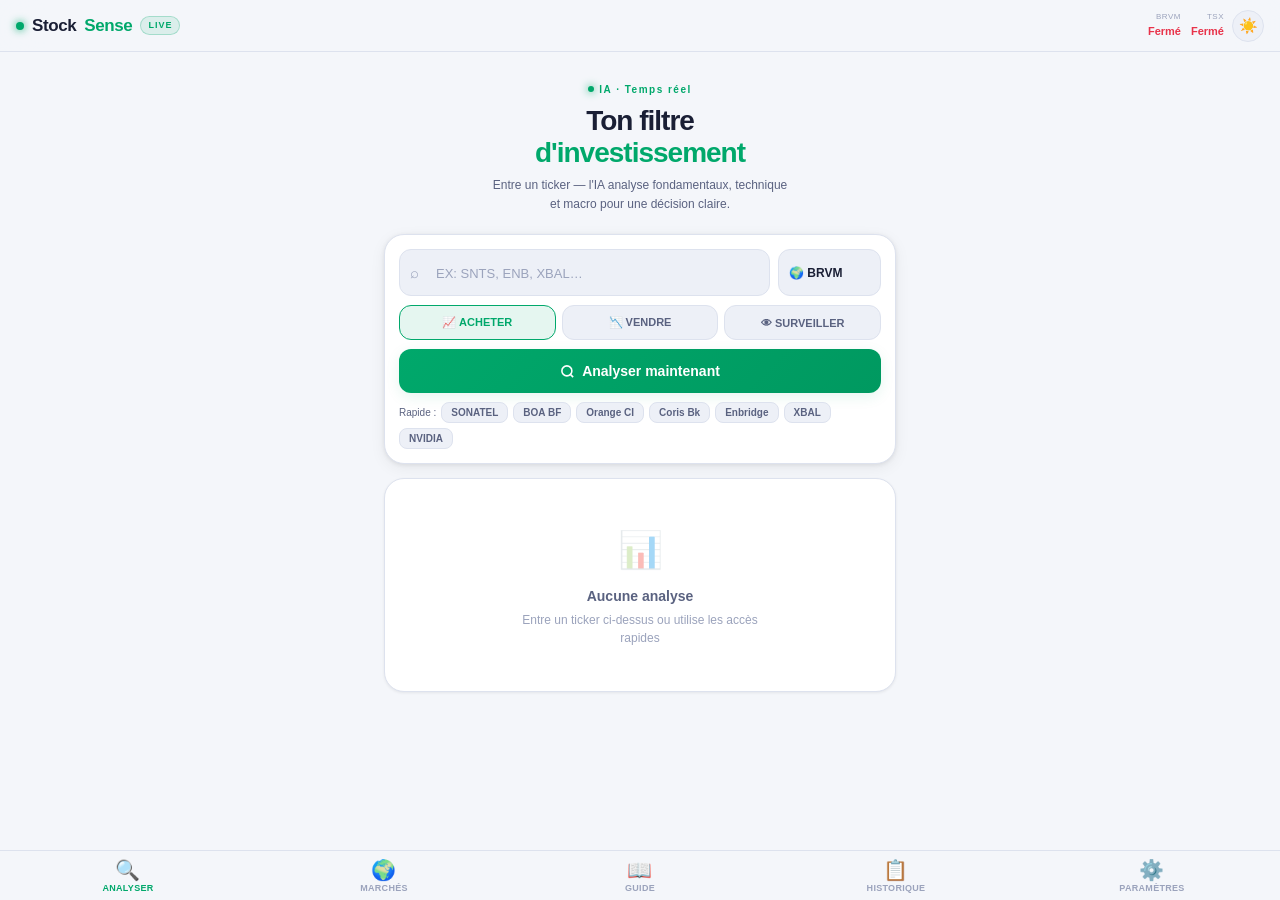
==== commit aa93ce51: "fix: audit complet, corrections et evolutions (charte graphique inchangee) AUDIT — 9 constats, tous " ====
--- a/index.html
+++ b/index.html
@@ -12,6 +12,15 @@
 <link rel="apple-touch-icon" href="icons/icon-192.png">
 <link rel="stylesheet" href="css/style.css">
 <title>StockSense AI</title>
+<!-- Thème appliqué immédiatement pour éviter le flash blanc→noir -->
+<script>
+(function(){
+  var t = localStorage.getItem('ss_theme') || 'light';
+  document.documentElement.setAttribute('data-theme', t);
+  var m = document.getElementById('theme-color-meta');
+  if (m) m.content = t === 'dark' ? '#080A0F' : '#F4F6FA';
+})();
+</script>
 </head>
 <body>
 
@@ -53,6 +62,10 @@
       <select id="marketSelect">
         <option value="BRVM">🌍 BRVM</option>
         <option value="TSX">🍁 TSX</option>
+        <option value="USA">🇺🇸 États-Unis</option>
+        <option value="Europe">🇪🇺 Europe</option>
+        <option value="Asie">🌏 Asie</option>
+        <option value="Émergents">🌐 Émergents</option>
         <option value="AUTO">🔍 Auto</option>
       </select>
     </div>
@@ -189,11 +202,11 @@
       Choisis le modèle IA pour tes analyses. Chaque fournisseur a sa propre clé API.
     </div>
     <div class="provider-grid" id="provider-grid">
-      <div class="provider-card selected" data-provider="claude" onclick="SS_APP.selectProvider('claude')">
+      <div class="provider-card" data-provider="claude" onclick="SS_APP.selectProvider('claude')">
         <div class="prov-logo">🤖</div>
         <div class="prov-name">Claude</div>
         <div class="prov-model">Sonnet 4.6</div>
-        <div class="prov-badge paid">Payant</div>
+        <div class="prov-badge free-tier">Bloqué (CORS)</div>
       </div>
       <div class="provider-card" data-provider="mistral" onclick="SS_APP.selectProvider('mistral')">
         <div class="prov-logo">🌊</div>
@@ -201,11 +214,11 @@
         <div class="prov-model">Small Latest</div>
         <div class="prov-badge free-tier">1 mois gratuit</div>
       </div>
-      <div class="provider-card" data-provider="deepseek" onclick="SS_APP.selectProvider('deepseek')">
+      <div class="provider-card selected" data-provider="deepseek" onclick="SS_APP.selectProvider('deepseek')">
         <div class="prov-logo">🔭</div>
         <div class="prov-name">DeepSeek</div>
         <div class="prov-model">DeepSeek Chat</div>
-        <div class="prov-badge paid">Très économique</div>
+        <div class="prov-badge paid">Recommandé</div>
       </div>
       <div class="provider-card" data-provider="openrouter" onclick="SS_APP.selectProvider('openrouter')">
         <div class="prov-logo">🛤️</div>
@@ -217,13 +230,17 @@
 
     <!-- CHAMPS CLÉ API PAR PROVIDER -->
     <div class="api-fields">
-      <div class="api-field-wrap visible" id="field-claude">
+      <div class="api-field-wrap" id="field-claude">
         <div class="api-field-label">
           Clé API Anthropic
           <a href="https://console.anthropic.com" target="_blank">→ Obtenir une clé</a>
         </div>
         <input class="api-key-input" id="key-claude" type="password"
           placeholder="sk-ant-api03-…" autocomplete="off" autocorrect="off" spellcheck="false">
+        <div style="font-size:11px;color:var(--am);margin-top:5px">
+          ⚠️ Anthropic refuse les appels directs depuis un navigateur (CORS) : cette clé ne peut pas
+          débloquer les analyses dans cette app. Utilise DeepSeek à la place.
+        </div>
       </div>
       <div class="api-field-wrap" id="field-mistral">
         <div class="api-field-label">
@@ -233,7 +250,7 @@
         <input class="api-key-input" id="key-mistral" type="password"
           placeholder="Clé Mistral AI…" autocomplete="off" autocorrect="off" spellcheck="false">
       </div>
-      <div class="api-field-wrap" id="field-deepseek">
+      <div class="api-field-wrap visible" id="field-deepseek">
         <div class="api-field-label">
           Clé API DeepSeek
           <a href="https://platform.deepseek.com" target="_blank">→ Obtenir une clé</a>
@@ -255,9 +272,11 @@
     </div>
     <div class="api-key-actions" style="margin-top:10px">
       <button class="btn-save" onclick="SS_APP.saveApiKey()">Sauvegarder</button>
+      <button class="btn-clear" onclick="SS_APP.testerCle()">Tester la clé</button>
       <button class="btn-clear" onclick="SS_APP.clearApiKey()">Effacer</button>
     </div>
     <div class="api-key-status" id="api-key-status">Non configurée</div>
+    <div class="api-key-status" id="api-key-test" style="color:var(--mu)"></div>
   </div>
 
   <!-- INFOS -->
--- a/css/style.css
+++ b/css/style.css
@@ -26,6 +26,8 @@
 }
 
 html{-webkit-text-size-adjust:100%;scroll-behavior:smooth}
+/* Bloquer les transitions au 1er rendu pour éviter le flash blanc→noir */
+html.no-transition *{ transition:none !important; }
 body{
   background:var(--bg);color:var(--tx);
   font-family:-apple-system,'SF Pro Display','Helvetica Neue',sans-serif;
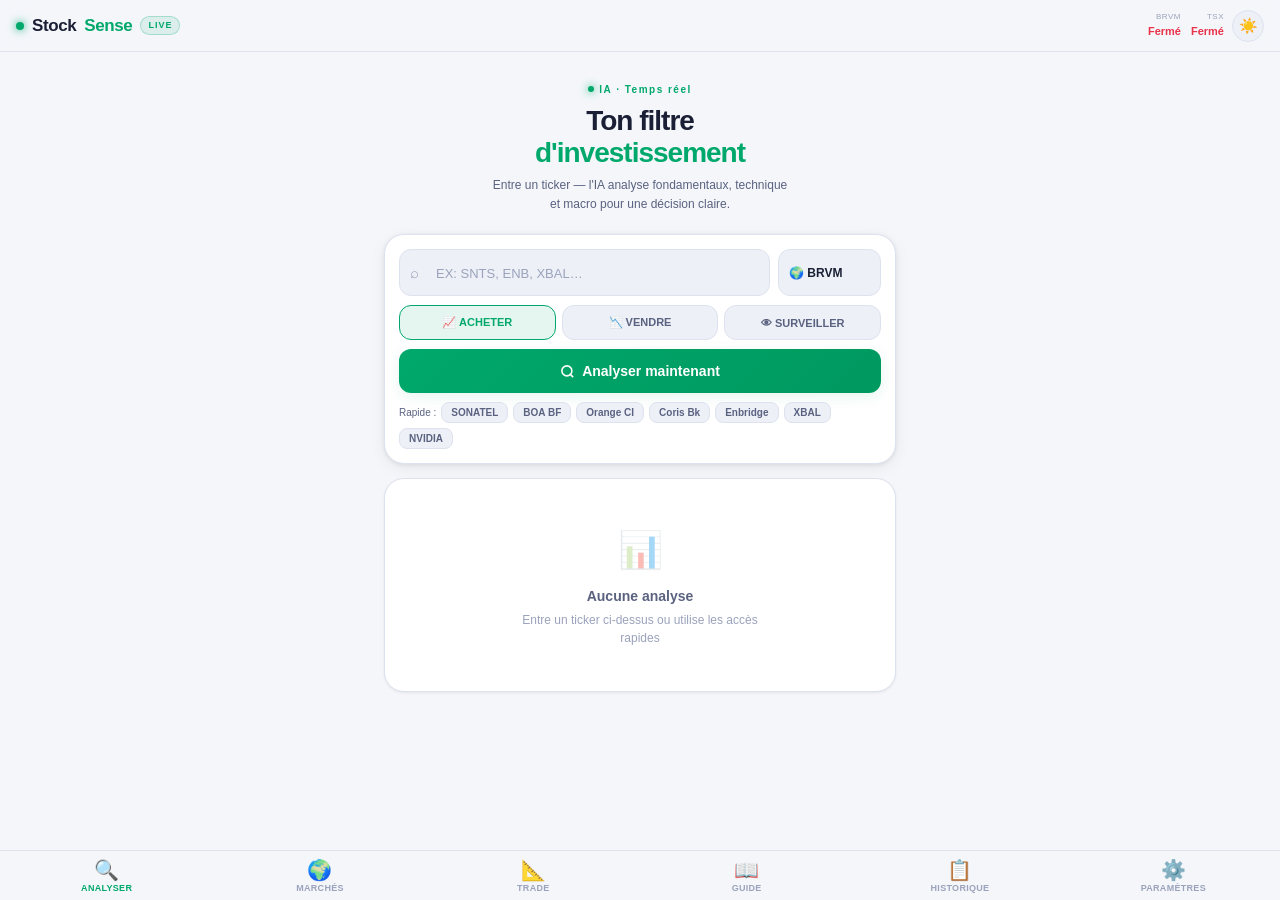
==== commit ba42ed56: "feat(trade): poste de décision — dimensionnement, garde-fous, journal Ajoute un « Mode Trade » à l'a" ====
--- a/index.html
+++ b/index.html
@@ -279,6 +279,34 @@
     <div class="api-key-status" id="api-key-test" style="color:var(--mu)"></div>
   </div>
 
+  <!-- DONNÉES DE MARCHÉ -->
+  <div class="settings-section">
+    <div class="settings-title">Données de marché</div>
+    <div style="font-size:12px;color:var(--mu);margin-bottom:12px;line-height:1.6">
+      Sans clé, l'IA <b>estime</b> les prix : l'analyse reste indicative. Avec une clé, les
+      cotations, les volumes, le RSI(14) et les moyennes mobiles sont <b>réels et mesurés</b>.
+    </div>
+    <div class="api-field-label">
+      Clé API Twelve Data
+      <a href="https://twelvedata.com/pricing" target="_blank">→ Créer une clé gratuite</a>
+    </div>
+    <input class="api-key-input" id="quotes-key" type="password"
+      placeholder="Colle ta clé Twelve Data…" autocomplete="off" autocorrect="off" spellcheck="false">
+    <div class="api-key-actions" style="margin-top:10px">
+      <button class="btn-save" onclick="SS_APP.saveQuotesKey()">Sauvegarder</button>
+      <button class="btn-clear" onclick="SS_APP.testerQuotesCle()">Tester la source</button>
+      <button class="btn-clear" onclick="SS_APP.clearQuotesKey()">Effacer</button>
+    </div>
+    <div class="api-key-status" id="quotes-key-status">Aucune clé</div>
+    <div class="api-key-status" id="quotes-test" style="color:var(--mu)"></div>
+    <div style="font-size:11px;color:var(--mu);margin-top:10px;line-height:1.55">
+      <b style="color:var(--gr)">La BRVM ne demande aucune clé.</b> Ses cours de clôture sont extraits
+      de brvm.org chaque séance par un runner GitHub Actions, puis publiés dans le dépôt :
+      l'app les lit depuis sa propre origine. L'historique se construit séance après séance —
+      le RSI BRVM devient calculable au bout d'une quinzaine de séances.
+    </div>
+  </div>
+
   <!-- INFOS -->
   <div class="settings-section">
     <div class="settings-title">Informations</div>
@@ -333,6 +361,7 @@
 <nav class="bottom-nav">
   <button class="bn active" id="bn-analyze"  onclick="SS_APP.showPage('analyze')"><div class="bn-icon">🔍</div>ANALYSER</button>
   <button class="bn"        id="bn-markets"  onclick="SS_APP.showPage('markets')"><div class="bn-icon">🌍</div>MARCHÉS</button>
+  <button class="bn"        id="bn-trade"    onclick="location.href='trade.html'"><div class="bn-icon">📐</div>TRADE</button>
   <button class="bn"        id="bn-guide"    onclick="SS_APP.showPage('guide')"><div class="bn-icon">📖</div>GUIDE</button>
   <button class="bn"        id="bn-history"  onclick="SS_APP.showPage('history')"><div class="bn-icon">📋</div>HISTORIQUE</button>
   <button class="bn"        id="bn-settings" onclick="SS_APP.showPage('settings')"><div class="bn-icon">⚙️</div>PARAMÈTRES</button>
@@ -342,6 +371,7 @@
 <script src="js/hours.js"></script>
 <script src="js/markets.js"></script>
 <script src="js/db.js"></script>
+<script src="js/quotes.js"></script>
 <script src="js/api.js"></script>
 <script src="js/ui.js"></script>
 <script src="js/app.js"></script>
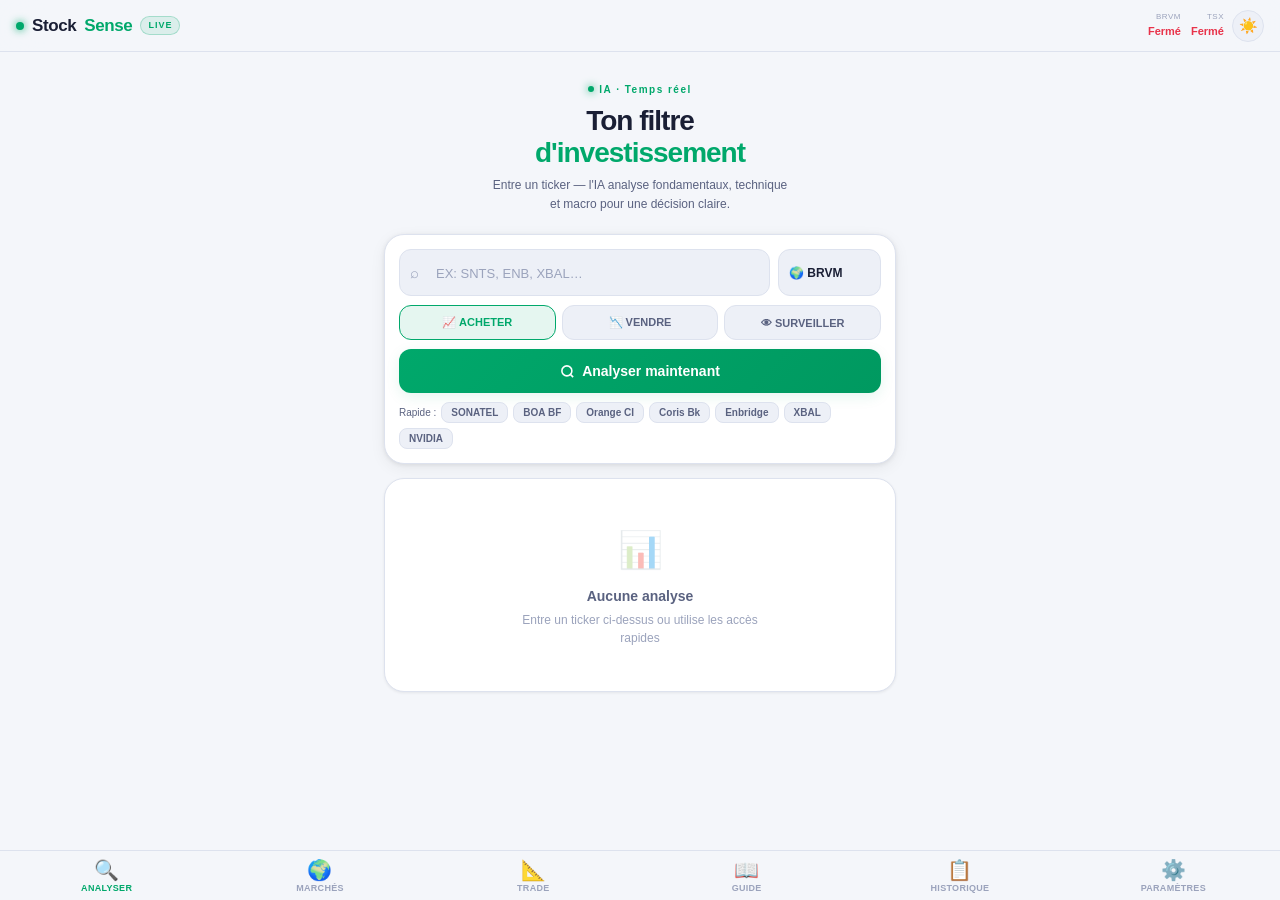
==== commit 360ba24a: "chore(publication): licence propriétaire, CSP, export des données Porte de publication (~/apps/pre-p" ====
--- a/index.html
+++ b/index.html
@@ -1,6 +1,7 @@
 <!DOCTYPE html>
 <html lang="fr">
 <head>
+<meta http-equiv="Content-Security-Policy" content="default-src 'self'; script-src 'self' 'unsafe-inline'; style-src 'self' 'unsafe-inline'; img-src 'self' data: https:; connect-src 'self' https://api.anthropic.com https://api.deepseek.com https://api.mistral.ai https://api.twelvedata.com https://openrouter.ai; object-src 'none'; base-uri 'self'; form-action 'none'">
 <meta charset="UTF-8">
 <meta name="viewport" content="width=device-width,initial-scale=1.0,viewport-fit=cover">
 <meta name="apple-mobile-web-app-capable" content="yes">
@@ -233,7 +234,7 @@
       <div class="api-field-wrap" id="field-claude">
         <div class="api-field-label">
           Clé API Anthropic
-          <a href="https://console.anthropic.com" target="_blank">→ Obtenir une clé</a>
+          <a href="https://console.anthropic.com" target="_blank" rel="noopener noreferrer">→ Obtenir une clé</a>
         </div>
         <input class="api-key-input" id="key-claude" type="password"
           placeholder="sk-ant-api03-…" autocomplete="off" autocorrect="off" spellcheck="false">
@@ -245,7 +246,7 @@
       <div class="api-field-wrap" id="field-mistral">
         <div class="api-field-label">
           Clé API Mistral AI
-          <a href="https://console.mistral.ai" target="_blank">→ Obtenir une clé</a>
+          <a href="https://console.mistral.ai" target="_blank" rel="noopener noreferrer">→ Obtenir une clé</a>
         </div>
         <input class="api-key-input" id="key-mistral" type="password"
           placeholder="Clé Mistral AI…" autocomplete="off" autocorrect="off" spellcheck="false">
@@ -253,7 +254,7 @@
       <div class="api-field-wrap visible" id="field-deepseek">
         <div class="api-field-label">
           Clé API DeepSeek
-          <a href="https://platform.deepseek.com" target="_blank">→ Obtenir une clé</a>
+          <a href="https://platform.deepseek.com" target="_blank" rel="noopener noreferrer">→ Obtenir une clé</a>
         </div>
         <input class="api-key-input" id="key-deepseek" type="password"
           placeholder="sk-…" autocomplete="off" autocorrect="off" spellcheck="false">
@@ -261,7 +262,7 @@
       <div class="api-field-wrap" id="field-openrouter">
         <div class="api-field-label">
           Clé API OpenRouter
-          <a href="https://openrouter.ai/keys" target="_blank">→ Obtenir une clé gratuite</a>
+          <a href="https://openrouter.ai/keys" target="_blank" rel="noopener noreferrer">→ Obtenir une clé gratuite</a>
         </div>
         <input class="api-key-input" id="key-openrouter" type="password"
           placeholder="sk-or-…" autocomplete="off" autocorrect="off" spellcheck="false">
@@ -288,7 +289,7 @@
     </div>
     <div class="api-field-label">
       Clé API Twelve Data
-      <a href="https://twelvedata.com/pricing" target="_blank">→ Créer une clé gratuite</a>
+      <a href="https://twelvedata.com/pricing" target="_blank" rel="noopener noreferrer">→ Créer une clé gratuite</a>
     </div>
     <input class="api-key-input" id="quotes-key" type="password"
       placeholder="Colle ta clé Twelve Data…" autocomplete="off" autocorrect="off" spellcheck="false">
